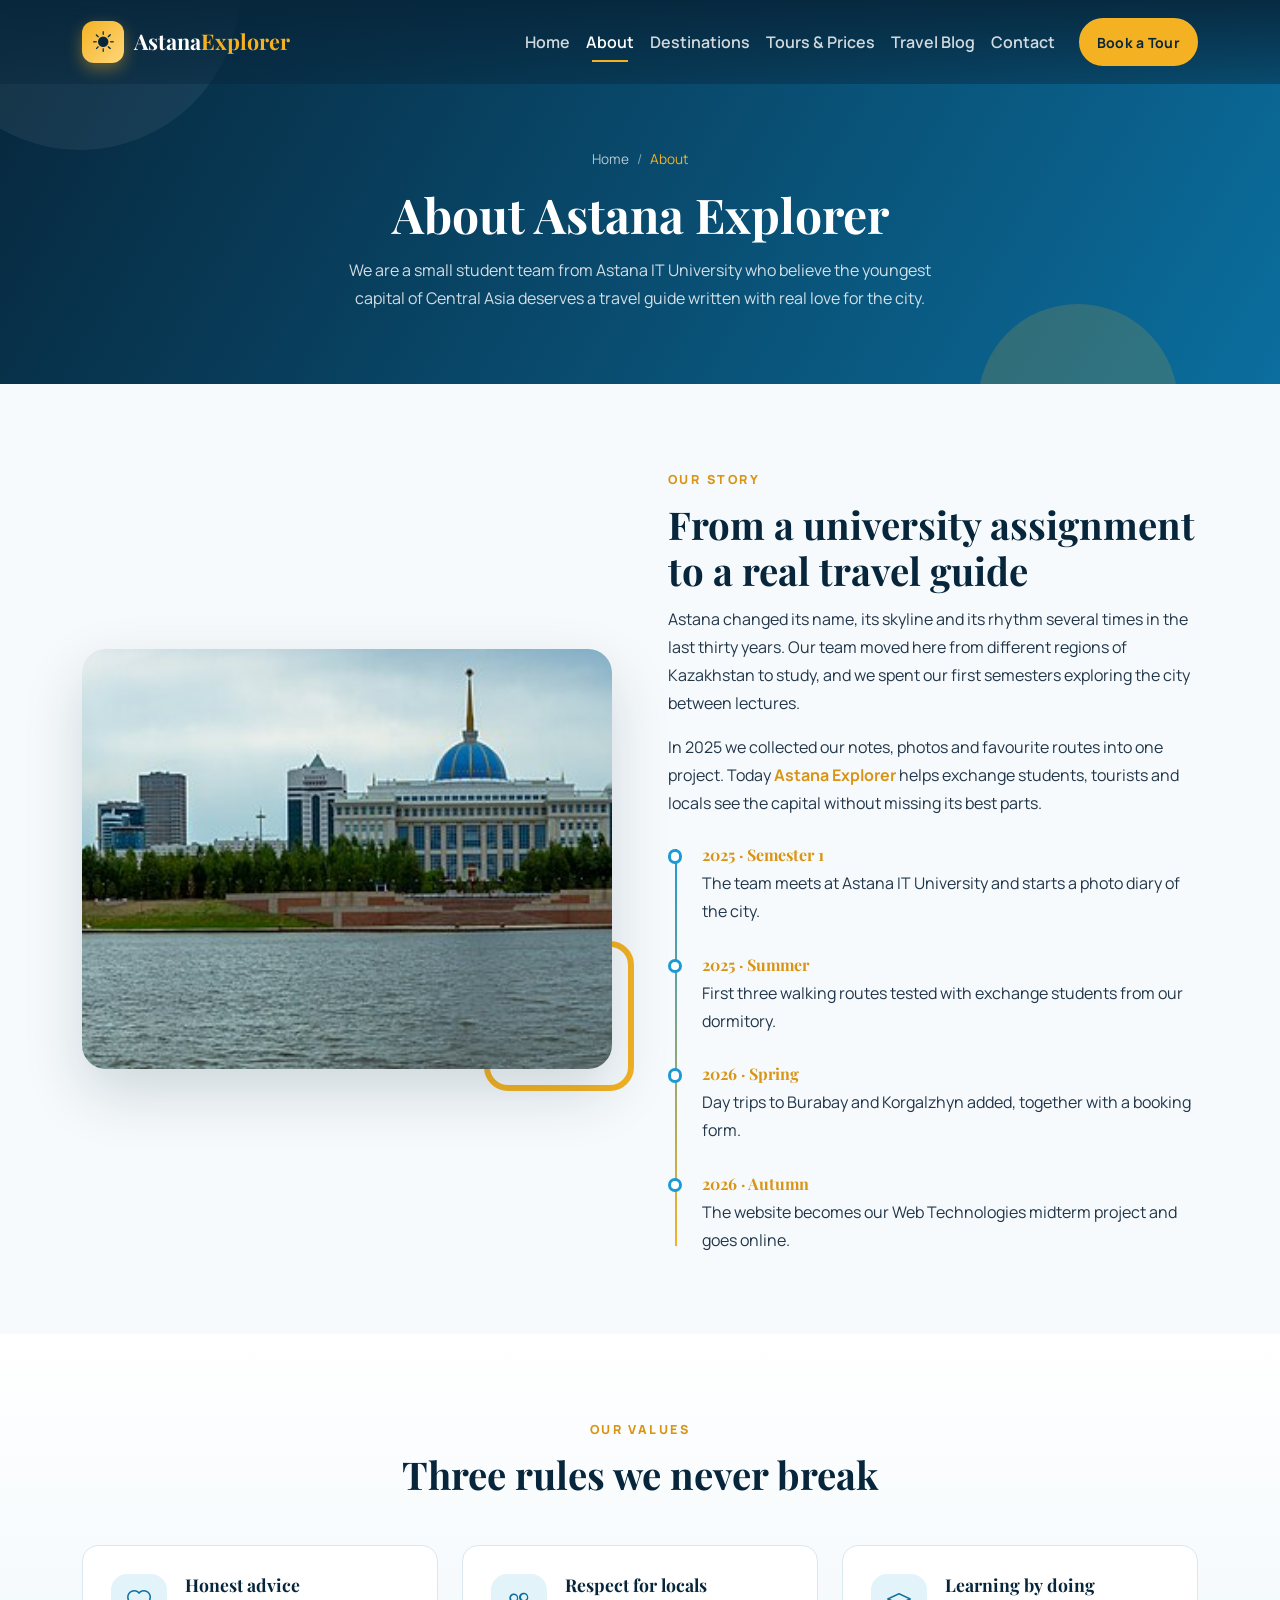
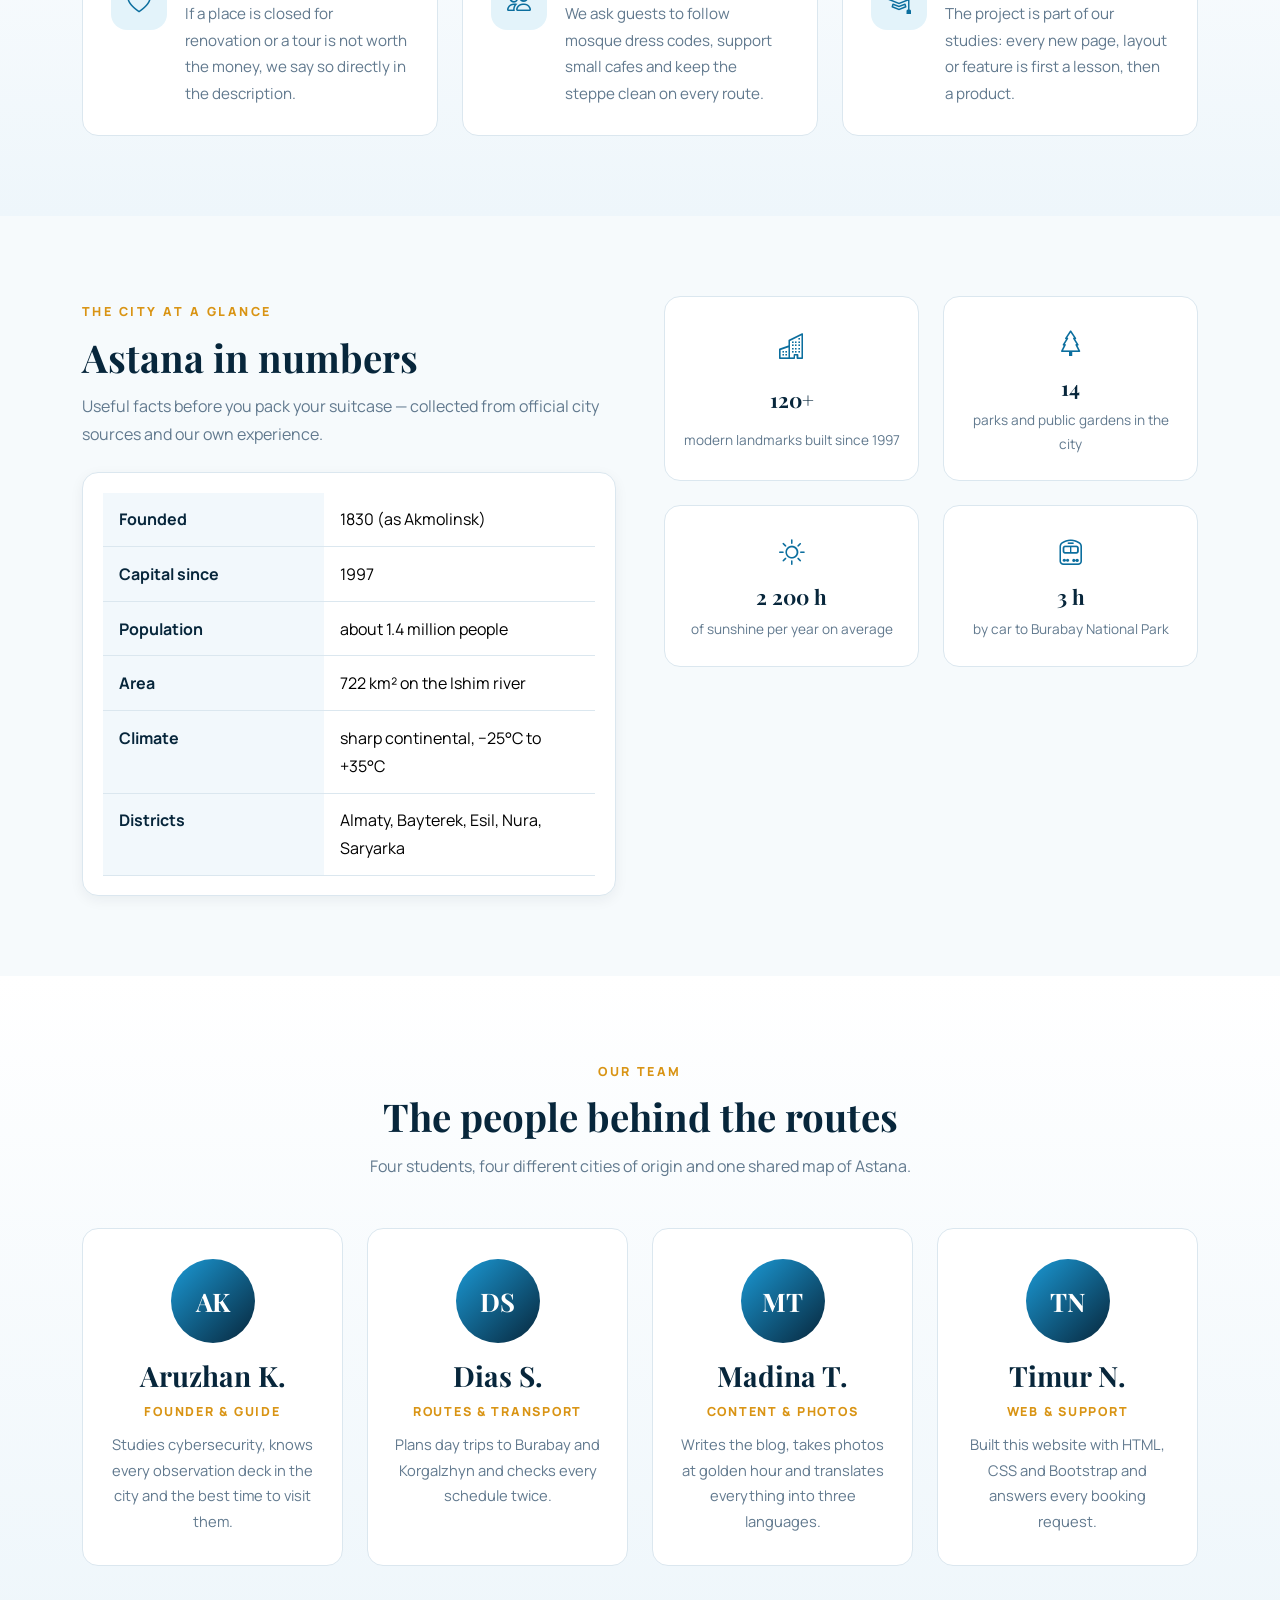
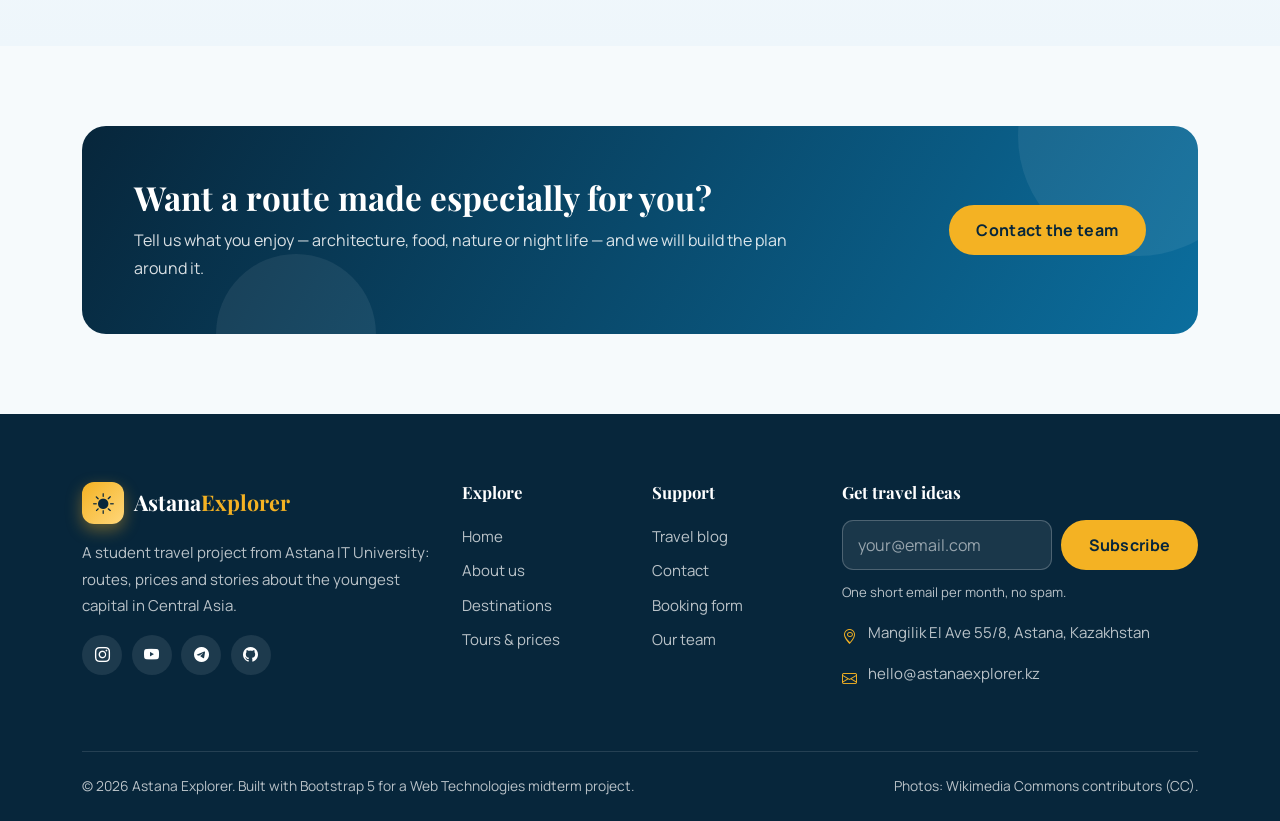
==== about.html @ 92993531 "Add Astana Explorer multi-page travel website - Six responsive pages built with semantic HTML5, Boot" ====
<!DOCTYPE html>
<html lang="en">
<head>
  <meta charset="UTF-8">
  <meta name="viewport" content="width=device-width, initial-scale=1">
  <script>document.documentElement.classList.add("js");</script>
  <meta name="description" content="Who we are: a student team from Astana IT University building a friendly travel guide for guests of Kazakhstan's capital.">
  <title>About Us | Astana Explorer</title>
  <link rel="icon" href="images/favicon.svg" type="image/svg+xml">
  <link rel="preconnect" href="https://fonts.googleapis.com">
  <link rel="preconnect" href="https://fonts.gstatic.com" crossorigin>
  <link href="https://fonts.googleapis.com/css2?family=Manrope:wght@400;500;600;700;800&family=Playfair+Display:wght@600;700&display=swap" rel="stylesheet">
  <link href="https://cdn.jsdelivr.net/npm/bootstrap@5.3.3/dist/css/bootstrap.min.css" rel="stylesheet">
  <link href="https://cdn.jsdelivr.net/npm/bootstrap-icons@1.11.3/font/bootstrap-icons.min.css" rel="stylesheet">
  <link href="css/style.css" rel="stylesheet">
</head>
<body>

  <!-- ===== Header / navigation ===== -->
  <header class="site-header" id="siteHeader">
    <nav class="navbar navbar-expand-lg navbar-dark py-3" aria-label="Main navigation">
      <div class="container">
        <a class="navbar-brand" href="index.html">
          <span class="brand-mark"><i class="bi bi-brightness-high-fill" aria-hidden="true"></i></span>
          <span class="brand-text">Astana<span class="brand-accent">Explorer</span></span>
        </a>
        <button class="navbar-toggler" type="button" data-bs-toggle="collapse" data-bs-target="#mainNav"
                aria-controls="mainNav" aria-expanded="false" aria-label="Toggle navigation">
          <span class="navbar-toggler-icon"></span>
        </button>
        <div class="collapse navbar-collapse" id="mainNav">
          <ul class="navbar-nav ms-auto mb-2 mb-lg-0 align-items-lg-center">
            <li class="nav-item"><a class="nav-link" href="index.html">Home</a></li>
            <li class="nav-item"><a class="nav-link active" aria-current="page" href="about.html">About</a></li>
            <li class="nav-item"><a class="nav-link" href="destinations.html">Destinations</a></li>
            <li class="nav-item"><a class="nav-link" href="tours.html">Tours &amp; Prices</a></li>
            <li class="nav-item"><a class="nav-link" href="blog.html">Travel Blog</a></li>
            <li class="nav-item"><a class="nav-link" href="contact.html">Contact</a></li>
            <li class="nav-item ms-lg-3 mt-2 mt-lg-0">
              <a class="btn btn-brand btn-sm px-3" href="contact.html#bookingForm">Book a Tour</a>
            </li>
          </ul>
        </div>
      </div>
    </nav>
  </header>

  <main id="main">

    <!-- ===== Page banner ===== -->
    <section class="page-banner">
      <div class="container banner-inner">
        <nav aria-label="Breadcrumb">
          <ol class="breadcrumb">
            <li class="breadcrumb-item"><a href="index.html">Home</a></li>
            <li class="breadcrumb-item active" aria-current="page">About</li>
          </ol>
        </nav>
        <h1>About Astana Explorer</h1>
        <p>
          We are a small student team from Astana IT University who believe the youngest capital of
          Central Asia deserves a travel guide written with real love for the city.
        </p>
      </div>
    </section>

    <!-- ===== Story ===== -->
    <section class="section">
      <div class="container">
        <div class="split">
          <div class="frame-img">
            <img src="images/nur-sultan-street.jpg" alt="Panorama of the Ak Orda Presidential Palace in Astana">
          </div>
          <div>
            <span class="eyebrow">Our story</span>
            <h2 class="section-title">From a university assignment to a real travel guide</h2>
            <p>
              Astana changed its name, its skyline and its rhythm several times in the last thirty years.
              Our team moved here from different regions of Kazakhstan to study, and we spent our first
              semesters exploring the city between lectures.
            </p>
            <p>
              In 2025 we collected our notes, photos and favourite routes into one project. Today
              <span class="text-accent">Astana Explorer</span> helps exchange students, tourists and
              locals see the capital without missing its best parts.
            </p>

            <ol class="timeline mt-4">
              <li>
                <span class="timeline-year">2025 &middot; Semester 1</span>
                <span>The team meets at Astana IT University and starts a photo diary of the city.</span>
              </li>
              <li>
                <span class="timeline-year">2025 &middot; Summer</span>
                <span>First three walking routes tested with exchange students from our dormitory.</span>
              </li>
              <li>
                <span class="timeline-year">2026 &middot; Spring</span>
                <span>Day trips to Burabay and Korgalzhyn added, together with a booking form.</span>
              </li>
              <li>
                <span class="timeline-year">2026 &middot; Autumn</span>
                <span>The website becomes our Web Technologies midterm project and goes online.</span>
              </li>
            </ol>
          </div>
        </div>
      </div>
    </section>

    <!-- ===== Values ===== -->
    <section class="section section-alt">
      <div class="container">
        <div class="section-head text-center mb-5">
          <span class="eyebrow">Our values</span>
          <h2 class="section-title">Three rules we never break</h2>
        </div>
        <div class="row g-4">
          <div class="col-md-4">
            <article class="feature-card fade-up">
              <div class="feature-icon"><i class="bi bi-heart" aria-hidden="true"></i></div>
              <div>
                <h3>Honest advice</h3>
                <p>If a place is closed for renovation or a tour is not worth the money, we say so
                  directly in the description.</p>
              </div>
            </article>
          </div>
          <div class="col-md-4">
            <article class="feature-card fade-up">
              <div class="feature-icon"><i class="bi bi-people" aria-hidden="true"></i></div>
              <div>
                <h3>Respect for locals</h3>
                <p>We ask guests to follow mosque dress codes, support small cafes and keep the steppe
                  clean on every route.</p>
              </div>
            </article>
          </div>
          <div class="col-md-4">
            <article class="feature-card fade-up">
              <div class="feature-icon"><i class="bi bi-mortarboard" aria-hidden="true"></i></div>
              <div>
                <h3>Learning by doing</h3>
                <p>The project is part of our studies: every new page, layout or feature is first a
                  lesson, then a product.</p>
              </div>
            </article>
          </div>
        </div>
      </div>
    </section>

    <!-- ===== City facts ===== -->
    <section class="section">
      <div class="container">
        <div class="row g-5 align-items-start">
          <div class="col-lg-6">
            <span class="eyebrow">The city at a glance</span>
            <h2 class="section-title">Astana in numbers</h2>
            <p class="section-sub mb-4">
              Useful facts before you pack your suitcase &mdash; collected from official city sources and
              our own experience.
            </p>

            <div class="table-card">
              <table class="table fact-table">
                <caption class="visually-hidden">Key facts about Astana</caption>
                <tbody>
                  <tr>
                    <th scope="row">Founded</th>
                    <td>1830 (as Akmolinsk)</td>
                  </tr>
                  <tr>
                    <th scope="row">Capital since</th>
                    <td>1997</td>
                  </tr>
                  <tr>
                    <th scope="row">Population</th>
                    <td>about 1.4 million people</td>
                  </tr>
                  <tr>
                    <th scope="row">Area</th>
                    <td>722 km&sup2; on the Ishim river</td>
                  </tr>
                  <tr>
                    <th scope="row">Climate</th>
                    <td>sharp continental, &minus;25&deg;C to +35&deg;C</td>
                  </tr>
                  <tr>
                    <th scope="row">Districts</th>
                    <td>Almaty, Bayterek, Esil, Nura, Saryarka</td>
                  </tr>
                </tbody>
              </table>
            </div>
          </div>

          <div class="col-lg-6">
            <div class="row g-4">
              <div class="col-sm-6">
                <div class="stat-tile fade-up">
                  <i class="bi bi-buildings" aria-hidden="true"></i>
                  <strong>120+</strong>
                  <span>modern landmarks built since 1997</span>
                </div>
              </div>
              <div class="col-sm-6">
                <div class="stat-tile fade-up">
                  <i class="bi bi-tree" aria-hidden="true"></i>
                  <strong>14</strong>
                  <span>parks and public gardens in the city</span>
                </div>
              </div>
              <div class="col-sm-6">
                <div class="stat-tile fade-up">
                  <i class="bi bi-sun" aria-hidden="true"></i>
                  <strong>2 200 h</strong>
                  <span>of sunshine per year on average</span>
                </div>
              </div>
              <div class="col-sm-6">
                <div class="stat-tile fade-up">
                  <i class="bi bi-train-front" aria-hidden="true"></i>
                  <strong>3 h</strong>
                  <span>by car to Burabay National Park</span>
                </div>
              </div>
            </div>
          </div>
        </div>
      </div>
    </section>

    <!-- ===== Team ===== -->
    <section class="section section-alt" id="team">
      <div class="container">
        <div class="section-head text-center mb-5">
          <span class="eyebrow">Our team</span>
          <h2 class="section-title">The people behind the routes</h2>
          <p class="section-sub mx-auto">
            Four students, four different cities of origin and one shared map of Astana.
          </p>
        </div>

        <div class="row g-4">
          <div class="col-sm-6 col-lg-3">
            <article class="team-card fade-up">
              <span class="team-avatar" aria-hidden="true">AK</span>
              <h3>Aruzhan K.</h3>
              <span class="team-role">Founder &amp; Guide</span>
              <p>Studies cybersecurity, knows every observation deck in the city and the best time to visit them.</p>
            </article>
          </div>
          <div class="col-sm-6 col-lg-3">
            <article class="team-card fade-up">
              <span class="team-avatar" aria-hidden="true">DS</span>
              <h3>Dias S.</h3>
              <span class="team-role">Routes &amp; Transport</span>
              <p>Plans day trips to Burabay and Korgalzhyn and checks every schedule twice.</p>
            </article>
          </div>
          <div class="col-sm-6 col-lg-3">
            <article class="team-card fade-up">
              <span class="team-avatar" aria-hidden="true">MT</span>
              <h3>Madina T.</h3>
              <span class="team-role">Content &amp; Photos</span>
              <p>Writes the blog, takes photos at golden hour and translates everything into three languages.</p>
            </article>
          </div>
          <div class="col-sm-6 col-lg-3">
            <article class="team-card fade-up">
              <span class="team-avatar" aria-hidden="true">TN</span>
              <h3>Timur N.</h3>
              <span class="team-role">Web &amp; Support</span>
              <p>Built this website with HTML, CSS and Bootstrap and answers every booking request.</p>
            </article>
          </div>
        </div>
      </div>
    </section>

    <!-- ===== CTA ===== -->
    <section class="section pb-0">
      <div class="container">
        <div class="cta-band fade-up">
          <div class="cta-inner row align-items-center g-4">
            <div class="col-lg-8">
              <h2>Want a route made especially for you?</h2>
              <p class="mb-0">Tell us what you enjoy &mdash; architecture, food, nature or night life &mdash; and we
                will build the plan around it.</p>
            </div>
            <div class="col-lg-4">
              <div class="cta-actions d-flex flex-wrap gap-3 justify-content-lg-end">
                <a class="btn btn-brand" href="contact.html#bookingForm">Contact the team</a>
              </div>
            </div>
          </div>
        </div>
      </div>
    </section>

  </main>

  <!-- ===== Footer ===== -->
  <footer class="site-footer">
    <div class="container">
      <div class="row gy-4">
        <div class="col-lg-4">
          <div class="footer-brand">
            <span class="brand-mark"><i class="bi bi-brightness-high-fill" aria-hidden="true"></i></span>
            <span class="brand-text">Astana<span class="brand-accent">Explorer</span></span>
          </div>
          <p>
            A student travel project from Astana IT University: routes, prices and stories about the
            youngest capital in Central Asia.
          </p>
          <div class="social-links mt-3">
            <a href="https://www.instagram.com" target="_blank" rel="noopener" aria-label="Instagram"><i class="bi bi-instagram" aria-hidden="true"></i></a>
            <a href="https://www.youtube.com" target="_blank" rel="noopener" aria-label="YouTube"><i class="bi bi-youtube" aria-hidden="true"></i></a>
            <a href="https://t.me" target="_blank" rel="noopener" aria-label="Telegram"><i class="bi bi-telegram" aria-hidden="true"></i></a>
            <a href="https://github.com" target="_blank" rel="noopener" aria-label="GitHub"><i class="bi bi-github" aria-hidden="true"></i></a>
          </div>
        </div>

        <div class="col-6 col-lg-2">
          <h2 class="footer-title">Explore</h2>
          <ul class="footer-links">
            <li><a href="index.html">Home</a></li>
            <li><a href="about.html">About us</a></li>
            <li><a href="destinations.html">Destinations</a></li>
            <li><a href="tours.html">Tours &amp; prices</a></li>
          </ul>
        </div>

        <div class="col-6 col-lg-2">
          <h2 class="footer-title">Support</h2>
          <ul class="footer-links">
            <li><a href="blog.html">Travel blog</a></li>
            <li><a href="contact.html">Contact</a></li>
            <li><a href="contact.html#bookingForm">Booking form</a></li>
            <li><a href="about.html#team">Our team</a></li>
          </ul>
        </div>

        <div class="col-lg-4">
          <h2 class="footer-title">Get travel ideas</h2>
          <form class="newsletter-form" id="newsletterForm" novalidate>
            <label class="visually-hidden" for="newsletterEmail">Email address</label>
            <input class="form-control" id="newsletterEmail" name="newsletterEmail" type="email"
                   placeholder="your@email.com" required>
            <button class="btn btn-brand" type="submit">Subscribe</button>
          </form>
          <p class="newsletter-note" id="newsletterNote">One short email per month, no spam.</p>
          <ul class="footer-contact mt-3">
            <li><i class="bi bi-geo-alt" aria-hidden="true"></i>
              <span>Mangilik El Ave 55/8, Astana, Kazakhstan</span></li>
            <li><i class="bi bi-envelope" aria-hidden="true"></i>
              <a href="mailto:hello@astanaexplorer.kz">hello@astanaexplorer.kz</a></li>
          </ul>
        </div>
      </div>

      <div class="footer-bottom">
        <p>&copy; <span id="currentYear">2026</span> Astana Explorer. Built with Bootstrap 5 for a Web Technologies midterm project.</p>
        <p>Photos: <a href="https://commons.wikimedia.org" target="_blank" rel="noopener">Wikimedia Commons</a> contributors (CC).</p>
      </div>
    </div>
  </footer>

  <button class="back-to-top" id="backToTop" type="button" aria-label="Back to top">
    <i class="bi bi-arrow-up" aria-hidden="true"></i>
  </button>

  <script src="https://cdn.jsdelivr.net/npm/bootstrap@5.3.3/dist/js/bootstrap.bundle.min.js"></script>
  <script src="js/main.js"></script>
</body>
</html>
---- css/style.css ----
/* ==========================================================================
   Astana Explorer - custom stylesheet
   Midterm project, Web Technologies 1
   --------------------------------------------------------------------------
   01. Variables          07. Cards & features     13. Forms
   02. Base               08. Gallery grid         14. Page banner
   03. Typography         09. Tables               15. Footer
   04. Buttons            10. Accordion & about    16. Back to top
   05. Header / navbar    11. Blog & sidebar       17. Animations
   06. Hero               12. Testimonials         18. Media queries
   ========================================================================== */

/* 01. Variables
   ========================================================================== */
:root {
  --clr-sky: #1b9ad6;
  --clr-sky-dark: #0b6e9e;
  --clr-navy: #07263b;
  --clr-navy-soft: #0e3a56;
  --clr-gold: #f4b223;
  --clr-gold-dark: #d99414;
  --clr-bg: #f6fafc;
  --clr-surface: #ffffff;
  --clr-text: #22364a;
  --clr-muted: #61798e;
  --clr-line: #dbe7ef;
  --clr-danger: #d64550;
  --font-display: "Playfair Display", Georgia, "Times New Roman", serif;
  --font-body: "Manrope", "Segoe UI", Tahoma, sans-serif;
  --radius-sm: 0.5rem;
  --radius: 1rem;
  --radius-lg: 1.5rem;
  --shadow-sm: 0 4px 14px rgba(7, 38, 59, 0.06);
  --shadow: 0 12px 30px rgba(7, 38, 59, 0.1);
  --shadow-lg: 0 24px 60px rgba(7, 38, 59, 0.16);
  --header-h: 76px;
  --transition: 0.3s ease;
}

/* 02. Base
   ========================================================================== */
html {
  scroll-behavior: smooth;
  scroll-padding-top: calc(var(--header-h) + 0.5rem);
}

body {
  font-family: var(--font-body);
  font-size: 1rem;
  line-height: 1.75;
  color: var(--clr-text);
  background-color: var(--clr-bg);
  overflow-x: hidden;
}

img {
  max-width: 100%;
  height: auto;
}

a {
  color: var(--clr-sky-dark);
  text-decoration: none;
  transition: color var(--transition);
}

a:hover {
  color: var(--clr-gold-dark);
}

:focus-visible {
  outline: 3px solid var(--clr-gold);
  outline-offset: 2px;
}

::selection {
  background: var(--clr-gold);
  color: var(--clr-navy);
}

.section {
  padding: 5rem 0;
}

.section-alt {
  background: linear-gradient(180deg, #ffffff 0%, #eef6fb 100%);
}

.section-dark {
  background: var(--clr-navy);
  color: rgba(255, 255, 255, 0.78);
}

.section-dark .section-title,
.section-dark h3 {
  color: #ffffff;
}

/* 03. Typography
   ========================================================================== */
h1,
h2,
h3,
h4,
h5,
h6,
.display-font {
  font-family: var(--font-display);
  color: var(--clr-navy);
  font-weight: 700;
  line-height: 1.2;
}

.section-title {
  font-size: clamp(1.75rem, 3vw, 2.5rem);
  margin-bottom: 0.75rem;
}

.section-sub {
  color: var(--clr-muted);
  max-width: 640px;
}

.eyebrow {
  display: inline-block;
  font-size: 0.78rem;
  font-weight: 800;
  letter-spacing: 0.2em;
  text-transform: uppercase;
  color: var(--clr-gold-dark);
  margin-bottom: 0.65rem;
}

.lead-text {
  font-size: 1.1rem;
  color: var(--clr-muted);
}

.text-accent {
  color: var(--clr-gold-dark);
  font-weight: 700;
}

.highlight {
  background: linear-gradient(transparent 62%, rgba(244, 178, 35, 0.45) 62%);
  font-weight: 600;
}

.small-muted {
  font-size: 0.88rem;
  color: var(--clr-muted);
}

/* 04. Buttons
   ========================================================================== */
.btn {
  font-weight: 700;
  letter-spacing: 0.02em;
  border-radius: 999px;
  padding: 0.7rem 1.6rem;
  transition: all var(--transition);
}

.btn-brand {
  background: var(--clr-gold);
  border: 2px solid var(--clr-gold);
  color: var(--clr-navy);
}

.btn-brand:hover,
.btn-brand:focus {
  background: var(--clr-gold-dark);
  border-color: var(--clr-gold-dark);
  color: var(--clr-navy);
  transform: translateY(-2px);
  box-shadow: 0 10px 22px rgba(217, 148, 20, 0.35);
}

.btn-outline-brand {
  background: transparent;
  border: 2px solid var(--clr-sky-dark);
  color: var(--clr-sky-dark);
}

.btn-outline-brand:hover {
  background: var(--clr-sky-dark);
  color: #ffffff;
  transform: translateY(-2px);
}

.btn-outline-light-2 {
  border: 2px solid rgba(255, 255, 255, 0.7);
  color: #ffffff;
  background: transparent;
}

.btn-outline-light-2:hover {
  background: #ffffff;
  color: var(--clr-navy);
  transform: translateY(-2px);
}

.btn-link-more {
  display: inline-flex;
  align-items: center;
  gap: 0.45rem;
  font-weight: 700;
  color: var(--clr-sky-dark);
  padding: 0;
}

.btn-link-more:hover {
  gap: 0.8rem;
  color: var(--clr-gold-dark);
}

/* 05. Header / navbar
   ========================================================================== */
.site-header {
  position: fixed;
  top: 0;
  right: 0;
  left: 0;
  z-index: 1030;
  background: linear-gradient(180deg, rgba(7, 38, 59, 0.92) 0%, rgba(7, 38, 59, 0.42) 100%);
  transition: background var(--transition), box-shadow var(--transition), padding var(--transition);
}

.site-header.scrolled {
  background: rgba(7, 38, 59, 0.96);
  box-shadow: 0 8px 26px rgba(7, 38, 59, 0.28);
}

.navbar-brand {
  display: flex;
  align-items: center;
  gap: 0.65rem;
}

.brand-mark {
  width: 42px;
  height: 42px;
  flex: 0 0 42px;
  display: grid;
  place-items: center;
  border-radius: 12px;
  background: linear-gradient(135deg, var(--clr-gold) 0%, #ffd77a 100%);
  color: var(--clr-navy);
  font-size: 1.3rem;
  box-shadow: 0 6px 16px rgba(244, 178, 35, 0.4);
}

.brand-text {
  font-family: var(--font-display);
  font-size: 1.35rem;
  font-weight: 700;
  color: #ffffff;
  line-height: 1;
}

.brand-accent {
  color: var(--clr-gold);
}

.site-header .nav-link {
  position: relative;
  color: rgba(255, 255, 255, 0.82);
  font-weight: 600;
  padding: 0.55rem 0.9rem;
}

.site-header .nav-link::after {
  content: "";
  position: absolute;
  left: 0.9rem;
  right: 0.9rem;
  bottom: 0.2rem;
  height: 2px;
  background: var(--clr-gold);
  transform: scaleX(0);
  transform-origin: left;
  transition: transform var(--transition);
}

.site-header .nav-link:hover,
.site-header .nav-link.active {
  color: #ffffff;
}

.site-header .nav-link:hover::after,
.site-header .nav-link.active::after {
  transform: scaleX(1);
}

/* 06. Hero
   ========================================================================== */
.hero {
  position: relative;
  display: flex;
  align-items: center;
  min-height: 100vh;
  padding-top: var(--header-h);
  color: #ffffff;
  overflow: hidden;
}

.hero-media,
.hero-overlay {
  position: absolute;
  inset: 0;
}

.hero-media img {
  width: 100%;
  height: 100%;
  object-fit: cover;
}

.hero-overlay {
  background: linear-gradient(115deg, rgba(7, 38, 59, 0.94) 0%, rgba(7, 38, 59, 0.72) 45%, rgba(27, 154, 214, 0.4) 100%);
}

.hero-content {
  position: relative;
  z-index: 2;
  max-width: 660px;
  padding: 7rem 0 8rem;
}

.hero-title {
  font-size: clamp(2.4rem, 5.4vw, 4rem);
  color: #ffffff;
  margin-bottom: 1rem;
}

.hero-lead {
  font-size: 1.12rem;
  color: rgba(255, 255, 255, 0.85);
  margin-bottom: 2rem;
}

.hero-actions {
  display: flex;
  flex-wrap: wrap;
  gap: 0.85rem;
}

.hero-info-card {
  position: absolute;
  right: 0;
  bottom: 3.5rem;
  z-index: 3;
  width: 270px;
  padding: 1.5rem;
  border-radius: var(--radius);
  background: rgba(255, 255, 255, 0.12);
  border: 1px solid rgba(255, 255, 255, 0.25);
  backdrop-filter: blur(10px);
}

.hero-info-card h2 {
  color: #ffffff;
  font-size: 1rem;
  margin-bottom: 0.75rem;
}

.hero-info-list {
  list-style: none;
  margin: 0;
  padding: 0;
  font-size: 0.92rem;
}

.hero-info-list li {
  display: flex;
  justify-content: space-between;
  gap: 1rem;
  padding: 0.4rem 0;
  border-bottom: 1px dashed rgba(255, 255, 255, 0.25);
}

.hero-info-list li:last-child {
  border-bottom: 0;
}

.hero-info-list .value {
  color: var(--clr-gold);
  font-weight: 700;
}

.hero-scroll {
  position: absolute;
  left: 50%;
  bottom: 1.75rem;
  transform: translateX(-50%);
  z-index: 3;
  width: 30px;
  height: 48px;
  border: 2px solid rgba(255, 255, 255, 0.6);
  border-radius: 999px;
  display: grid;
  place-items: center;
}

.hero-scroll span {
  width: 6px;
  height: 6px;
  border-radius: 50%;
  background: var(--clr-gold);
  animation: bounce 1.8s infinite;
}

/* 07. Cards & features
   ========================================================================== */
.stats-strip {
  position: relative;
  z-index: 5;
  margin-top: -3.5rem;
}

.stats-grid {
  display: grid;
  grid-template-columns: repeat(4, 1fr);
  background: var(--clr-surface);
  border-radius: var(--radius);
  box-shadow: var(--shadow-lg);
  overflow: hidden;
}

.stat-item {
  padding: 2rem 1.25rem;
  text-align: center;
  border-right: 1px solid var(--clr-line);
}

.stat-item:last-child {
  border-right: 0;
}

.stat-value {
  display: block;
  font-family: var(--font-display);
  font-size: 2.1rem;
  font-weight: 700;
  color: var(--clr-sky-dark);
  line-height: 1.1;
}

.stat-label {
  font-size: 0.85rem;
  letter-spacing: 0.06em;
  text-transform: uppercase;
  color: var(--clr-muted);
}

.feature-card {
  display: flex;
  align-items: flex-start;
  gap: 1.1rem;
  height: 100%;
  padding: 1.75rem;
  background: var(--clr-surface);
  border: 1px solid var(--clr-line);
  border-radius: var(--radius);
  transition: transform var(--transition), box-shadow var(--transition);
}

.feature-card:hover {
  transform: translateY(-6px);
  box-shadow: var(--shadow);
}

.feature-icon {
  flex: 0 0 56px;
  width: 56px;
  height: 56px;
  display: grid;
  place-items: center;
  border-radius: 16px;
  background: rgba(27, 154, 214, 0.12);
  color: var(--clr-sky-dark);
  font-size: 1.5rem;
}

.feature-card h3 {
  font-size: 1.1rem;
  margin-bottom: 0.35rem;
}

.feature-card p {
  margin-bottom: 0;
  font-size: 0.95rem;
  color: var(--clr-muted);
}

.dest-card {
  position: relative;
  display: block;
  height: 100%;
  border-radius: var(--radius);
  overflow: hidden;
  background: var(--clr-surface);
  box-shadow: var(--shadow-sm);
  transition: transform var(--transition), box-shadow var(--transition);
}

.dest-card:hover {
  transform: translateY(-6px);
  box-shadow: var(--shadow-lg);
}

.dest-media {
  height: 240px;
  overflow: hidden;
}

.dest-media img {
  width: 100%;
  height: 100%;
  object-fit: cover;
  transition: transform 0.65s ease;
}

.dest-card:hover .dest-media img {
  transform: scale(1.08);
}

.dest-badge {
  position: absolute;
  top: 1rem;
  left: 1rem;
  z-index: 2;
  padding: 0.35rem 0.85rem;
  border-radius: 999px;
  background: rgba(7, 38, 59, 0.88);
  color: var(--clr-gold);
  font-size: 0.72rem;
  font-weight: 700;
  letter-spacing: 0.1em;
  text-transform: uppercase;
}

.dest-body {
  padding: 1.4rem;
}

.dest-body h3 {
  font-size: 1.18rem;
  margin-bottom: 0.35rem;
}

.dest-body p {
  margin-bottom: 0.85rem;
  font-size: 0.94rem;
  color: var(--clr-muted);
}

.split {
  display: flex;
  flex-wrap: wrap;
  align-items: center;
  gap: 3.5rem;
}

.split > * {
  flex: 1 1 340px;
}

.split.reverse {
  flex-direction: row-reverse;
}

.frame-img {
  position: relative;
}

.frame-img img {
  width: 100%;
  height: 420px;
  object-fit: cover;
  border-radius: var(--radius-lg);
  box-shadow: var(--shadow-lg);
}

.frame-img::after {
  content: "";
  position: absolute;
  right: -1.4rem;
  bottom: -1.4rem;
  z-index: -1;
  width: 150px;
  height: 150px;
  border: 6px solid var(--clr-gold);
  border-radius: var(--radius-lg);
}

.check-list {
  list-style: none;
  padding: 0;
  margin: 1.5rem 0;
}

.check-list li {
  display: flex;
  align-items: flex-start;
  gap: 0.65rem;
  margin-bottom: 0.7rem;
}

.check-list i {
  color: var(--clr-sky-dark);
  font-size: 1.05rem;
  margin-top: 0.25rem;
}

.cta-band {
  position: relative;
  overflow: hidden;
  padding: 3.25rem;
  border-radius: var(--radius-lg);
  background: linear-gradient(120deg, var(--clr-navy) 0%, var(--clr-sky-dark) 100%);
  color: rgba(255, 255, 255, 0.85);
}

.cta-band::before,
.cta-band::after {
  content: "";
  position: absolute;
  border-radius: 50%;
  background: rgba(255, 255, 255, 0.07);
}

.cta-band::before {
  width: 240px;
  height: 240px;
  top: -110px;
  right: -60px;
}

.cta-band::after {
  width: 160px;
  height: 160px;
  bottom: -80px;
  left: 12%;
}

.cta-band h2 {
  color: #ffffff;
  font-size: clamp(1.5rem, 2.6vw, 2.1rem);
}

.cta-band .cta-inner {
  position: relative;
  z-index: 2;
}

/* 08. Gallery grid
   ========================================================================== */
.filter-bar {
  display: flex;
  flex-wrap: wrap;
  gap: 0.5rem;
  justify-content: center;
  margin-bottom: 2.5rem;
}

.filter-btn {
  padding: 0.5rem 1.15rem;
  border: 1px solid var(--clr-line);
  border-radius: 999px;
  background: var(--clr-surface);
  color: var(--clr-muted);
  font-weight: 600;
  font-size: 0.9rem;
  transition: all var(--transition);
}

.filter-btn:hover {
  border-color: var(--clr-sky);
  color: var(--clr-sky-dark);
}

.filter-btn.active {
  background: var(--clr-navy);
  border-color: var(--clr-navy);
  color: #ffffff;
}

.gallery-grid {
  display: grid;
  grid-template-columns: repeat(auto-fit, minmax(280px, 1fr));
  gap: 1.25rem;
}

.gallery-item {
  position: relative;
  min-height: 280px;
  border-radius: var(--radius);
  overflow: hidden;
  box-shadow: var(--shadow-sm);
}

.gallery-item.wide {
  grid-column: span 2;
}

.gallery-item img {
  position: absolute;
  inset: 0;
  width: 100%;
  height: 100%;
  object-fit: cover;
  transition: transform 0.7s ease;
}

.gallery-item:hover img {
  transform: scale(1.07);
}

.gallery-caption {
  position: absolute;
  inset: auto 0 0 0;
  z-index: 2;
  padding: 1.5rem 1.25rem 1.25rem;
  background: linear-gradient(180deg, rgba(7, 38, 59, 0) 0%, rgba(7, 38, 59, 0.9) 90%);
  color: #ffffff;
}

.gallery-caption h3 {
  font-size: 1.1rem;
  color: #ffffff;
  margin-bottom: 0.15rem;
}

.gallery-caption p {
  margin: 0;
  font-size: 0.88rem;
  color: rgba(255, 255, 255, 0.78);
}

.gallery-tag {
  position: absolute;
  top: 1rem;
  right: 1rem;
  z-index: 2;
  padding: 0.3rem 0.75rem;
  border-radius: 999px;
  background: rgba(244, 178, 35, 0.95);
  color: var(--clr-navy);
  font-size: 0.7rem;
  font-weight: 800;
  letter-spacing: 0.09em;
  text-transform: uppercase;
}

.gallery-item.is-hidden {
  display: none;
}

/* 09. Tables
   ========================================================================== */
.table-card {
  padding: 1.25rem;
  background: var(--clr-surface);
  border: 1px solid var(--clr-line);
  border-radius: var(--radius);
  box-shadow: var(--shadow-sm);
}

.price-table {
  margin-bottom: 0;
  border-color: var(--clr-line);
  vertical-align: middle;
}

.price-table thead th {
  background: var(--clr-navy);
  color: #ffffff;
  font-family: var(--font-display);
  font-size: 1.02rem;
  padding: 1rem 0.9rem;
  border-bottom: 0;
  white-space: nowrap;
}

.price-table tbody th {
  background: #f2f8fc;
  color: var(--clr-navy);
  font-weight: 700;
  width: 210px;
}

.price-table td,
.price-table tbody th {
  padding: 0.85rem 0.9rem;
  border-color: var(--clr-line);
}

.price-table tbody tr:hover {
  background: #f8fcfe;
}

.price-table tfoot td,
.price-table tfoot th {
  background: #eaf4fa;
  font-weight: 800;
  color: var(--clr-navy);
}

.price-value {
  font-family: var(--font-display);
  font-size: 1.35rem;
  font-weight: 700;
  color: var(--clr-sky-dark);
}

.badge-pop {
  display: inline-block;
  margin-left: 0.4rem;
  padding: 0.2rem 0.6rem;
  border-radius: 999px;
  background: var(--clr-gold);
  color: var(--clr-navy);
  font-size: 0.66rem;
  font-family: var(--font-body);
  font-weight: 800;
  letter-spacing: 0.09em;
  text-transform: uppercase;
  vertical-align: middle;
}

.status-pill {
  display: inline-block;
  padding: 0.25rem 0.7rem;
  border-radius: 999px;
  font-size: 0.8rem;
  font-weight: 700;
}

.status-open {
  background: rgba(25, 135, 84, 0.14);
  color: #157347;
}

.status-few {
  background: rgba(244, 178, 35, 0.2);
  color: #9a6b00;
}

.status-full {
  background: rgba(214, 69, 80, 0.14);
  color: #b02a37;
}

.table-note {
  margin: 1rem 0 0;
  font-size: 0.88rem;
  color: var(--clr-muted);
}

/* 10. Accordion, about & timeline
   ========================================================================== */
.accordion-item {
  margin-bottom: 0.75rem;
  border: 1px solid var(--clr-line);
  border-radius: var(--radius);
  overflow: hidden;
  box-shadow: var(--shadow-sm);
}

.accordion-button {
  padding: 1.1rem 1.25rem;
  font-family: var(--font-display);
  font-size: 1.05rem;
  font-weight: 700;
  color: var(--clr-navy);
  background: var(--clr-surface);
}

.accordion-button:not(.collapsed) {
  color: var(--clr-sky-dark);
  background: rgba(27, 154, 214, 0.1);
  box-shadow: none;
}

.accordion-button:focus {
  border-color: transparent;
  box-shadow: 0 0 0 0.2rem rgba(27, 154, 214, 0.2);
}

.accordion-body {
  color: var(--clr-muted);
}

.timeline {
  position: relative;
  list-style: none;
  margin: 0;
  padding-left: 2.1rem;
}

.timeline::before {
  content: "";
  position: absolute;
  left: 0.42rem;
  top: 0.5rem;
  bottom: 0.5rem;
  width: 2px;
  background: linear-gradient(180deg, var(--clr-sky) 0%, var(--clr-gold) 100%);
}

.timeline li {
  position: relative;
  padding-bottom: 1.6rem;
}

.timeline li:last-child {
  padding-bottom: 0;
}

.timeline li::before {
  content: "";
  position: absolute;
  left: -2.1rem;
  top: 0.5rem;
  width: 0.9rem;
  height: 0.9rem;
  border-radius: 50%;
  background: var(--clr-surface);
  border: 3px solid var(--clr-sky);
}

.timeline-year {
  display: block;
  font-family: var(--font-display);
  font-weight: 700;
  color: var(--clr-gold-dark);
}

.team-card {
  height: 100%;
  padding: 1.9rem 1.5rem;
  text-align: center;
  background: var(--clr-surface);
  border: 1px solid var(--clr-line);
  border-radius: var(--radius);
  transition: transform var(--transition), box-shadow var(--transition);
}

.team-card:hover {
  transform: translateY(-6px);
  box-shadow: var(--shadow);
}

.team-avatar {
  display: grid;
  place-items: center;
  width: 84px;
  height: 84px;
  margin: 0 auto 1rem;
  border-radius: 50%;
  background: linear-gradient(135deg, var(--clr-sky) 0%, var(--clr-navy) 100%);
  color: #ffffff;
  font-family: var(--font-display);
  font-size: 1.6rem;
  font-weight: 700;
}

.team-role {
  display: block;
  margin-bottom: 0.6rem;
  font-size: 0.78rem;
  font-weight: 800;
  letter-spacing: 0.14em;
  text-transform: uppercase;
  color: var(--clr-gold-dark);
}

.team-card p {
  margin-bottom: 0;
  font-size: 0.92rem;
  color: var(--clr-muted);
}

.fact-table {
  margin-bottom: 0;
  border-color: var(--clr-line);
}

.fact-table th {
  width: 45%;
  background: #f2f8fc;
  color: var(--clr-navy);
}

.fact-table th,
.fact-table td {
  padding: 0.8rem 1rem;
  border-color: var(--clr-line);
}

.stat-tile {
  display: grid;
  place-items: center;
  gap: 0.2rem;
  height: 100%;
  padding: 1.5rem 1rem;
  text-align: center;
  background: var(--clr-surface);
  border: 1px solid var(--clr-line);
  border-radius: var(--radius);
}

.stat-tile i {
  font-size: 1.6rem;
  color: var(--clr-sky-dark);
}

.stat-tile strong {
  font-family: var(--font-display);
  font-size: 1.3rem;
  color: var(--clr-navy);
}

.stat-tile span {
  font-size: 0.85rem;
  color: var(--clr-muted);
}

/* 11. Blog & sidebar
   ========================================================================== */
.article-card {
  height: 100%;
  overflow: hidden;
  background: var(--clr-surface);
  border: 1px solid var(--clr-line);
  border-radius: var(--radius);
  box-shadow: var(--shadow-sm);
  transition: transform var(--transition), box-shadow var(--transition);
}

.article-card:hover {
  transform: translateY(-6px);
  box-shadow: var(--shadow-lg);
}

.article-media {
  position: relative;
  height: 220px;
  overflow: hidden;
}

.article-media img {
  width: 100%;
  height: 100%;
  object-fit: cover;
  transition: transform 0.65s ease;
}

.article-card:hover .article-media img {
  transform: scale(1.06);
}

.article-cat {
  position: absolute;
  top: 0.9rem;
  left: 0.9rem;
  padding: 0.3rem 0.75rem;
  border-radius: 999px;
  background: var(--clr-gold);
  color: var(--clr-navy);
  font-size: 0.72rem;
  font-weight: 800;
  letter-spacing: 0.08em;
  text-transform: uppercase;
}

.article-body {
  padding: 1.5rem;
}

.article-body h3 {
  font-size: 1.22rem;
  margin-bottom: 0.5rem;
}

.article-body h3 a {
  color: var(--clr-navy);
}

.article-body h3 a:hover {
  color: var(--clr-sky-dark);
}

.article-body p {
  color: var(--clr-muted);
  font-size: 0.95rem;
}

.article-meta {
  display: flex;
  flex-wrap: wrap;
  gap: 1.1rem;
  margin-top: 1rem;
  font-size: 0.84rem;
  color: var(--clr-muted);
}

.article-meta i {
  color: var(--clr-sky-dark);
  margin-right: 0.25rem;
}

.aside-card {
  margin-bottom: 1.5rem;
  padding: 1.5rem;
  background: var(--clr-surface);
  border: 1px solid var(--clr-line);
  border-radius: var(--radius);
  box-shadow: var(--shadow-sm);
}

.aside-title {
  font-size: 1.15rem;
  margin-bottom: 1rem;
  padding-bottom: 0.65rem;
  border-bottom: 2px solid var(--clr-gold);
  display: inline-block;
}

.aside-links {
  list-style: none;
  margin: 0;
  padding: 0;
}

.aside-links li {
  border-bottom: 1px dashed var(--clr-line);
}

.aside-links li:last-child {
  border-bottom: 0;
}

.aside-links a {
  display: flex;
  justify-content: space-between;
  gap: 1rem;
  padding: 0.55rem 0;
  color: var(--clr-text);
  font-weight: 600;
}

.aside-links a:hover {
  color: var(--clr-sky-dark);
}

.aside-links .count {
  color: var(--clr-muted);
  font-weight: 500;
}

.mini-post {
  display: flex;
  gap: 0.9rem;
  align-items: center;
  padding: 0.7rem 0;
  border-bottom: 1px dashed var(--clr-line);
}

.mini-post:last-child {
  border-bottom: 0;
}

.mini-post img {
  width: 68px;
  height: 58px;
  flex: 0 0 68px;
  object-fit: cover;
  border-radius: var(--radius-sm);
}

.mini-post .mini-title {
  display: block;
  font-weight: 700;
  color: var(--clr-navy);
  line-height: 1.35;
}

.mini-post .mini-date {
  font-size: 0.8rem;
  color: var(--clr-muted);
}

.tag {
  display: inline-block;
  margin: 0 0.35rem 0.5rem 0;
  padding: 0.3rem 0.8rem;
  border-radius: 999px;
  background: rgba(27, 154, 214, 0.1);
  color: var(--clr-sky-dark);
  font-size: 0.82rem;
  font-weight: 600;
  transition: all var(--transition);
}

.tag:hover {
  background: var(--clr-sky-dark);
  color: #ffffff;
}

.sticky-lg {
  position: sticky;
  top: calc(var(--header-h) + 1.25rem);
}

/* 12. Testimonials
   ========================================================================== */
.quote-card {
  max-width: 780px;
  margin: 0 auto;
  padding: 2.75rem 2.25rem;
  text-align: center;
  background: var(--clr-surface);
  border: 1px solid var(--clr-line);
  border-radius: var(--radius-lg);
  box-shadow: var(--shadow);
}

.quote-mark {
  display: block;
  font-size: 2.6rem;
  line-height: 1;
  color: var(--clr-gold);
}

.quote-text {
  font-family: var(--font-display);
  font-size: clamp(1.05rem, 2vw, 1.3rem);
  font-style: italic;
  color: var(--clr-navy);
  margin: 0.75rem 0 1.25rem;
}

.quote-person {
  display: flex;
  align-items: center;
  justify-content: center;
  gap: 0.9rem;
}

.quote-person .team-avatar {
  width: 54px;
  height: 54px;
  margin: 0;
  font-size: 1.05rem;
}

.quote-person .person-name {
  display: block;
  font-weight: 700;
  color: var(--clr-navy);
}

.quote-person .person-detail {
  font-size: 0.85rem;
  color: var(--clr-muted);
}

.carousel-indicators [data-bs-target] {
  width: 10px;
  height: 10px;
  border-radius: 50%;
  background-color: var(--clr-sky-dark);
  border: 0;
  opacity: 0.35;
}

.carousel-indicators .active {
  opacity: 1;
  background-color: var(--clr-gold-dark);
}

.carousel-control-prev,
.carousel-control-next {
  width: 4%;
  opacity: 0.75;
}

.carousel-control-prev-icon,
.carousel-control-next-icon {
  filter: invert(42%) sepia(60%) saturate(900%) hue-rotate(160deg);
}

/* 13. Forms
   ========================================================================== */
.form-card {
  padding: 2.25rem;
  background: var(--clr-surface);
  border: 1px solid var(--clr-line);
  border-radius: var(--radius-lg);
  box-shadow: var(--shadow);
}

.form-label {
  font-weight: 700;
  font-size: 0.92rem;
  color: var(--clr-navy);
  margin-bottom: 0.35rem;
}

.form-control,
.form-select {
  padding: 0.7rem 0.95rem;
  border-radius: 0.7rem;
  border-color: var(--clr-line);
  background-color: #fbfdfe;
}

.form-control:focus,
.form-select:focus {
  border-color: var(--clr-sky);
  box-shadow: 0 0 0 0.25rem rgba(27, 154, 214, 0.16);
  background-color: #ffffff;
}

.form-control::placeholder {
  color: #9db0bf;
}

.info-card {
  display: flex;
  align-items: flex-start;
  gap: 1.1rem;
  height: 100%;
  padding: 1.35rem;
  background: var(--clr-surface);
  border: 1px solid var(--clr-line);
  border-radius: var(--radius);
  box-shadow: var(--shadow-sm);
}

.info-icon {
  flex: 0 0 46px;
  width: 46px;
  height: 46px;
  display: grid;
  place-items: center;
  border-radius: 12px;
  background: rgba(244, 178, 35, 0.16);
  color: var(--clr-gold-dark);
  font-size: 1.15rem;
}

.info-card h3 {
  font-size: 1rem;
  margin-bottom: 0.2rem;
}

.info-card p {
  margin-bottom: 0;
  font-size: 0.92rem;
  color: var(--clr-muted);
}

.map-frame {
  overflow: hidden;
  border: 1px solid var(--clr-line);
  border-radius: var(--radius);
  box-shadow: var(--shadow-sm);
}

.map-frame iframe {
  display: block;
  width: 100%;
  height: 320px;
  border: 0;
}

.form-success {
  display: none;
}

.form-success.show {
  display: block;
}

/* 14. Page banner
   ========================================================================== */
.page-banner {
  position: relative;
  overflow: hidden;
  padding: calc(var(--header-h) + 4.5rem) 0 4.5rem;
  background: linear-gradient(120deg, var(--clr-navy) 0%, var(--clr-sky-dark) 100%);
  color: rgba(255, 255, 255, 0.82);
  text-align: center;
}

.page-banner::before,
.page-banner::after {
  content: "";
  position: absolute;
  border-radius: 50%;
  background: rgba(255, 255, 255, 0.06);
}

.page-banner::before {
  width: 320px;
  height: 320px;
  top: -170px;
  left: -80px;
}

.page-banner::after {
  width: 200px;
  height: 200px;
  bottom: -120px;
  right: 8%;
  background: rgba(244, 178, 35, 0.16);
}

.page-banner .banner-inner {
  position: relative;
  z-index: 2;
}

.page-banner h1 {
  color: #ffffff;
  font-size: clamp(2rem, 4vw, 3rem);
  margin-bottom: 0.75rem;
}

.page-banner p {
  max-width: 620px;
  margin: 0 auto;
}

.breadcrumb {
  justify-content: center;
  margin-bottom: 0.9rem;
}

.breadcrumb-item,
.breadcrumb-item a {
  font-size: 0.85rem;
  color: rgba(255, 255, 255, 0.7);
}

.breadcrumb-item a:hover {
  color: var(--clr-gold);
}

.breadcrumb-item.active {
  color: var(--clr-gold);
}

.breadcrumb-item + .breadcrumb-item::before {
  color: rgba(255, 255, 255, 0.5);
}

/* 15. Footer
   ========================================================================== */
.site-footer {
  margin-top: 5rem;
  padding-top: 4.25rem;
  background: var(--clr-navy);
  color: rgba(255, 255, 255, 0.72);
  font-size: 0.94rem;
}

.footer-brand {
  display: flex;
  align-items: center;
  gap: 0.65rem;
  margin-bottom: 1rem;
}

.footer-title {
  margin-bottom: 1.1rem;
  color: #ffffff;
  font-family: var(--font-display);
  font-size: 1.05rem;
}

.footer-links {
  list-style: none;
  margin: 0;
  padding: 0;
}

.footer-links a {
  display: inline-block;
  padding: 0.25rem 0;
  color: rgba(255, 255, 255, 0.72);
  transition: transform var(--transition), color var(--transition);
}

.footer-links a:hover {
  color: var(--clr-gold);
  transform: translateX(5px);
}

.footer-contact {
  list-style: none;
  margin: 0;
  padding: 0;
}

.footer-contact li {
  display: flex;
  gap: 0.7rem;
  margin-bottom: 0.65rem;
}

.footer-contact i {
  color: var(--clr-gold);
  margin-top: 0.3rem;
}

.footer-contact a {
  color: rgba(255, 255, 255, 0.72);
}

.footer-contact a:hover {
  color: var(--clr-gold);
}

.social-links {
  display: flex;
  gap: 0.6rem;
}

.social-links a {
  display: grid;
  place-items: center;
  width: 40px;
  height: 40px;
  border-radius: 50%;
  background: rgba(255, 255, 255, 0.09);
  color: #ffffff;
  transition: all var(--transition);
}

.social-links a:hover {
  background: var(--clr-gold);
  color: var(--clr-navy);
  transform: translateY(-3px);
}

.newsletter-form {
  display: flex;
  flex-wrap: wrap;
  gap: 0.55rem;
}

.newsletter-form .form-control {
  flex: 1 1 190px;
  background: rgba(255, 255, 255, 0.08);
  border-color: rgba(255, 255, 255, 0.22);
  color: #ffffff;
}

.newsletter-form .form-control::placeholder {
  color: rgba(255, 255, 255, 0.55);
}

.newsletter-form .form-control:focus {
  background: rgba(255, 255, 255, 0.14);
  color: #ffffff;
  border-color: var(--clr-gold);
  box-shadow: 0 0 0 0.25rem rgba(244, 178, 35, 0.2);
}

.newsletter-note {
  margin: 0.65rem 0 0;
  font-size: 0.82rem;
}

.newsletter-note.is-error {
  color: #ffb3b3;
}

.newsletter-note.is-ok {
  color: #9fe6b8;
}

.footer-bottom {
  display: flex;
  flex-wrap: wrap;
  align-items: center;
  justify-content: space-between;
  gap: 0.75rem;
  margin-top: 3rem;
  padding: 1.4rem 0;
  border-top: 1px solid rgba(255, 255, 255, 0.12);
  font-size: 0.86rem;
}

.footer-bottom p {
  margin: 0;
}

.footer-bottom a {
  color: rgba(255, 255, 255, 0.72);
}

.footer-bottom a:hover {
  color: var(--clr-gold);
}

/* 16. Back to top
   ========================================================================== */
.back-to-top {
  position: fixed;
  right: 1.35rem;
  bottom: 1.35rem;
  z-index: 1040;
  display: grid;
  place-items: center;
  width: 48px;
  height: 48px;
  border: 0;
  border-radius: 50%;
  background: var(--clr-gold);
  color: var(--clr-navy);
  font-size: 1.2rem;
  box-shadow: 0 10px 24px rgba(7, 38, 59, 0.28);
  opacity: 0;
  visibility: hidden;
  transform: translateY(14px);
  transition: all var(--transition);
}

.back-to-top.show {
  opacity: 1;
  visibility: visible;
  transform: translateY(0);
}

.back-to-top:hover {
  background: var(--clr-navy);
  color: var(--clr-gold);
}

/* 17. Animations
   ========================================================================== */
@keyframes bounce {
  0%,
  100% {
    transform: translateY(-7px);
  }
  50% {
    transform: translateY(7px);
  }
}

.js .fade-up {
  opacity: 0;
  transform: translateY(26px);
  transition: opacity 0.7s ease, transform 0.7s ease;
}

.js .fade-up.is-visible {
  opacity: 1;
  transform: translateY(0);
}

@media (prefers-reduced-motion: reduce) {
  html {
    scroll-behavior: auto;
  }

  .js .fade-up {
    opacity: 1;
    transform: none;
    transition: none;
  }

  .hero-scroll span {
    animation: none;
  }
}

/* 18. Media queries
   ========================================================================== */
@media (max-width: 1199.98px) {
  .hero-info-card {
    display: none;
  }

  .hero-content {
    max-width: 100%;
  }
}

@media (max-width: 991.98px) {
  .section {
    padding: 4rem 0;
  }

  .site-header {
    background: rgba(7, 38, 59, 0.96);
  }

  .site-header .navbar-collapse {
    margin-top: 0.85rem;
    padding: 1rem 1.1rem;
    border-radius: var(--radius);
    background: rgba(7, 38, 59, 0.98);
    border: 1px solid rgba(255, 255, 255, 0.12);
  }

  .site-header .nav-link::after {
    display: none;
  }

  .hero {
    min-height: auto;
    text-align: center;
  }

  .hero-content {
    padding: 6.5rem 0 5.5rem;
  }

  .hero-actions {
    justify-content: center;
  }

  .hero-scroll {
    display: none;
  }

  .stats-grid {
    grid-template-columns: repeat(2, 1fr);
  }

  .stat-item {
    border-right: 0;
    border-bottom: 1px solid var(--clr-line);
  }

  .stat-item:nth-child(odd) {
    border-right: 1px solid var(--clr-line);
  }

  .stat-item:nth-last-child(-n + 2) {
    border-bottom: 0;
  }

  .split {
    gap: 2.5rem;
  }

  .frame-img::after {
    display: none;
  }

  .sticky-lg {
    position: static;
  }

  .cta-band {
    padding: 2.5rem;
    text-align: center;
  }

  .cta-band .cta-actions {
    justify-content: center;
  }
}

@media (max-width: 767.98px) {
  .section {
    padding: 3.25rem 0;
  }

  .hero-title {
    font-size: clamp(2rem, 8vw, 2.6rem);
  }

  .hero-lead {
    font-size: 1rem;
  }

  .gallery-item.wide {
    grid-column: span 1;
  }

  .quote-card {
    padding: 2rem 1.35rem;
  }

  .form-card {
    padding: 1.6rem;
  }

  .page-banner {
    padding: calc(var(--header-h) + 3rem) 0 3rem;
  }

  .site-footer {
    text-align: center;
  }

  .footer-brand,
  .social-links {
    justify-content: center;
  }

  .footer-contact li {
    justify-content: center;
  }

  .footer-links a:hover {
    transform: none;
  }

  .price-table tbody th {
    width: auto;
  }

  .price-table {
    font-size: 0.9rem;
  }

  .table-card {
    padding: 0.75rem;
  }
}

@media (max-width: 575.98px) {
  .hero-actions .btn {
    width: 100%;
  }

  .stat-item {
    padding: 1.5rem 0.75rem;
  }

  .stat-value {
    font-size: 1.7rem;
  }

  .gallery-grid {
    grid-template-columns: 1fr;
  }

  .dest-media,
  .article-media {
    height: 200px;
  }

  .frame-img img {
    height: 280px;
  }

  .back-to-top {
    right: 0.9rem;
    bottom: 0.9rem;
  }
}
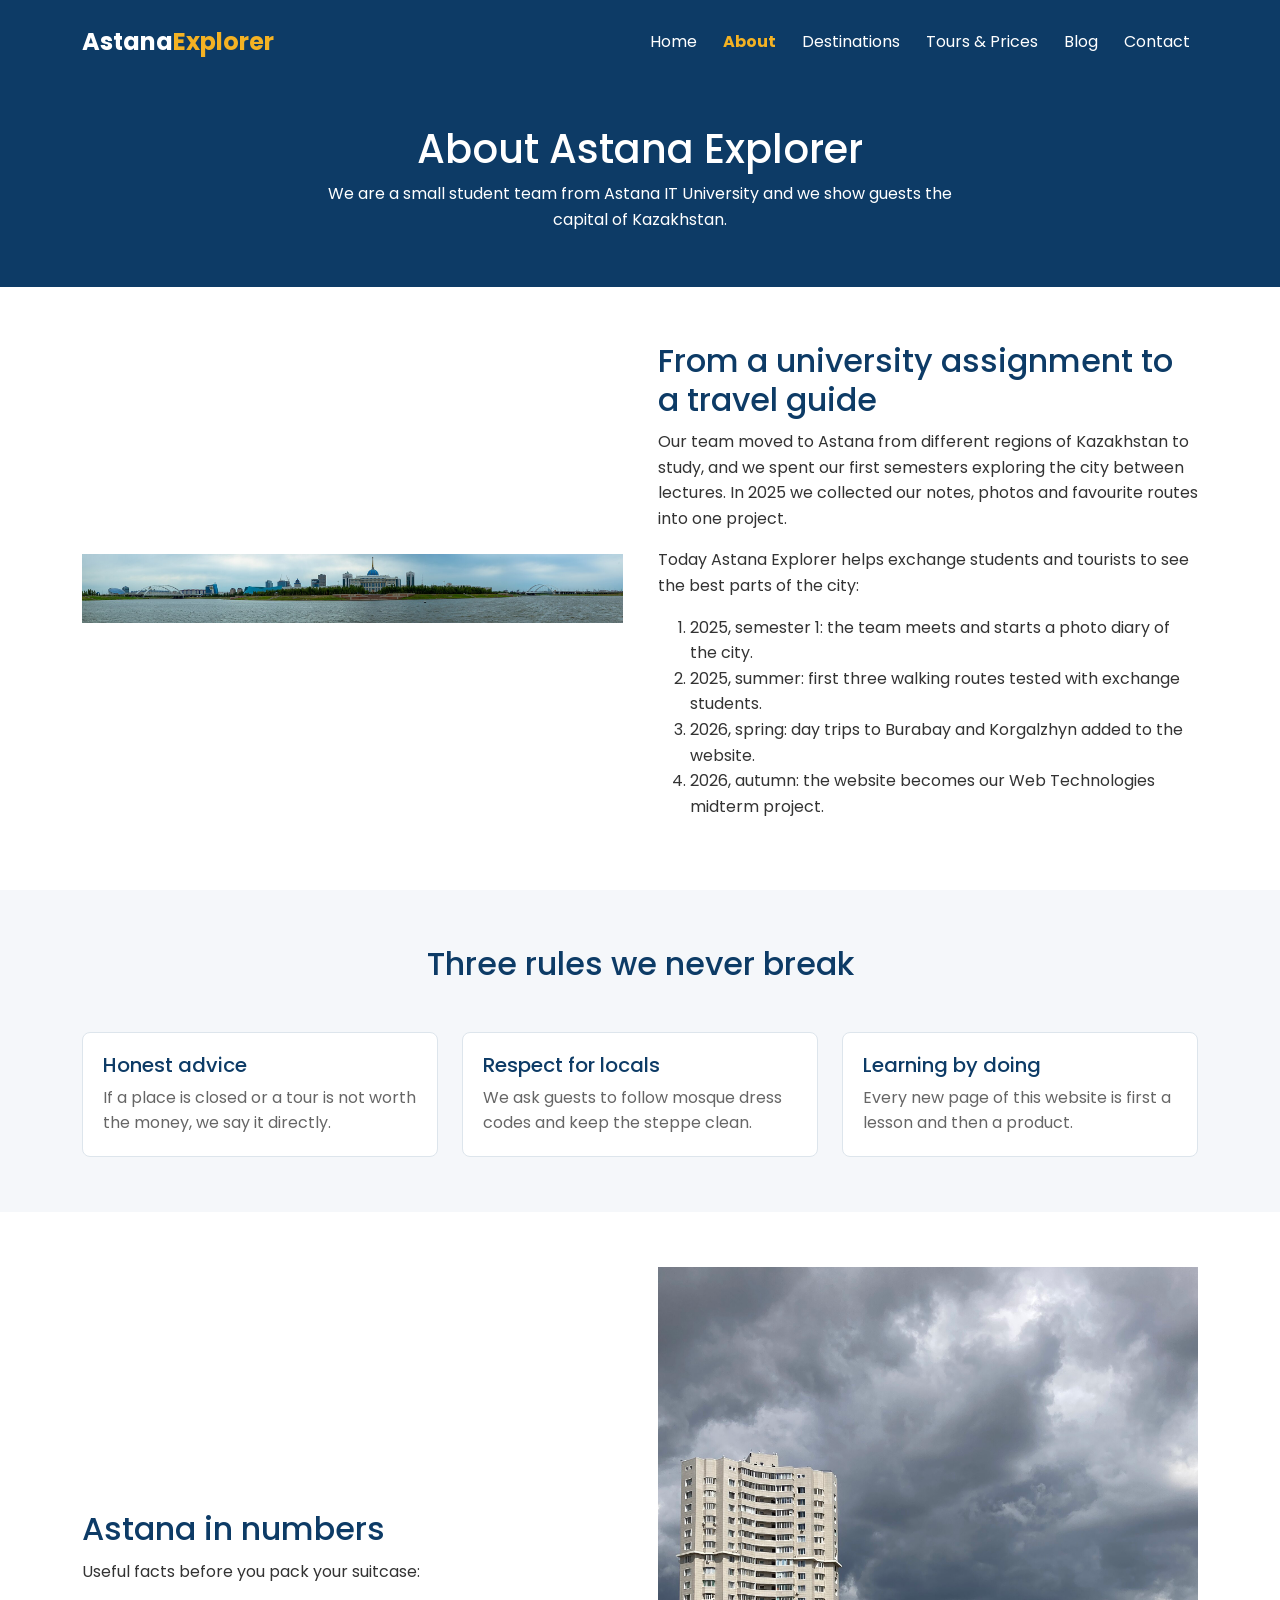
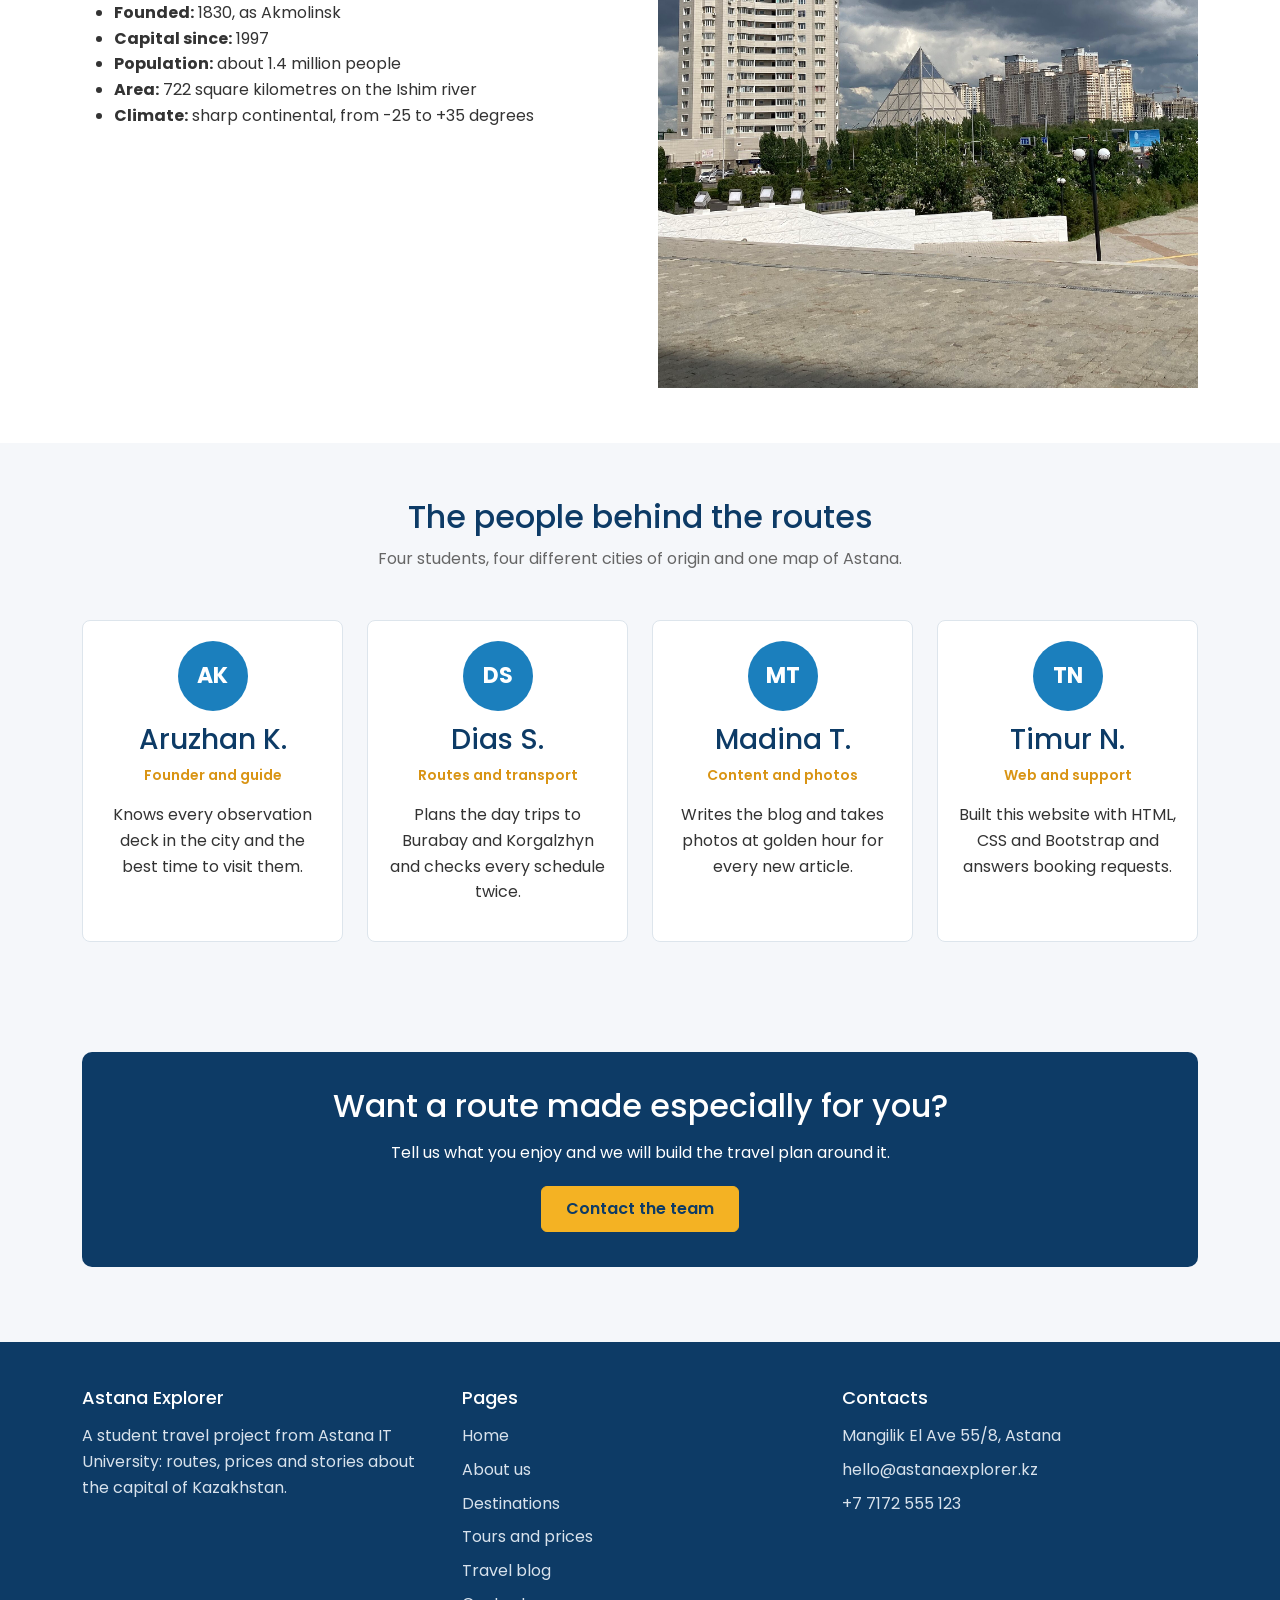
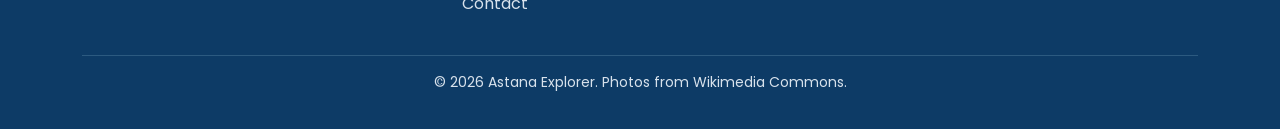
==== commit f93a09c8: "Simplify the project to the assignment scope Remove everything that is not part of the course requir" ====
--- a/about.html
+++ b/about.html
@@ -3,375 +3,221 @@
 <head>
   <meta charset="UTF-8">
   <meta name="viewport" content="width=device-width, initial-scale=1">
-  <script>document.documentElement.classList.add("js");</script>
-  <meta name="description" content="Who we are: a student team from Astana IT University building a friendly travel guide for guests of Kazakhstan's capital.">
+  <meta name="description" content="About the Astana Explorer project and the student team behind it.">
   <title>About Us | Astana Explorer</title>
-  <link rel="icon" href="images/favicon.svg" type="image/svg+xml">
   <link rel="preconnect" href="https://fonts.googleapis.com">
-  <link rel="preconnect" href="https://fonts.gstatic.com" crossorigin>
-  <link href="https://fonts.googleapis.com/css2?family=Manrope:wght@400;500;600;700;800&family=Playfair+Display:wght@600;700&display=swap" rel="stylesheet">
+  <link href="https://fonts.googleapis.com/css2?family=Poppins:wght@400;600;700&display=swap" rel="stylesheet">
   <link href="https://cdn.jsdelivr.net/npm/bootstrap@5.3.3/dist/css/bootstrap.min.css" rel="stylesheet">
-  <link href="https://cdn.jsdelivr.net/npm/bootstrap-icons@1.11.3/font/bootstrap-icons.min.css" rel="stylesheet">
   <link href="css/style.css" rel="stylesheet">
 </head>
 <body>
 
-  <!-- ===== Header / navigation ===== -->
-  <header class="site-header" id="siteHeader">
-    <nav class="navbar navbar-expand-lg navbar-dark py-3" aria-label="Main navigation">
-      <div class="container">
-        <a class="navbar-brand" href="index.html">
-          <span class="brand-mark"><i class="bi bi-brightness-high-fill" aria-hidden="true"></i></span>
-          <span class="brand-text">Astana<span class="brand-accent">Explorer</span></span>
-        </a>
-        <button class="navbar-toggler" type="button" data-bs-toggle="collapse" data-bs-target="#mainNav"
-                aria-controls="mainNav" aria-expanded="false" aria-label="Toggle navigation">
+  <!-- Header and navigation menu -->
+  <header class="site-header">
+    <nav class="navbar navbar-expand-lg navbar-dark">
+      <div class="container">
+        <a class="navbar-brand" href="index.html">Astana<span>Explorer</span></a>
+        <button class="navbar-toggler" type="button" data-bs-toggle="collapse" data-bs-target="#menu" aria-label="Toggle navigation">
           <span class="navbar-toggler-icon"></span>
         </button>
-        <div class="collapse navbar-collapse" id="mainNav">
-          <ul class="navbar-nav ms-auto mb-2 mb-lg-0 align-items-lg-center">
+        <div class="collapse navbar-collapse" id="menu">
+          <ul class="navbar-nav ms-auto">
             <li class="nav-item"><a class="nav-link" href="index.html">Home</a></li>
-            <li class="nav-item"><a class="nav-link active" aria-current="page" href="about.html">About</a></li>
+            <li class="nav-item"><a class="nav-link active" href="about.html">About</a></li>
             <li class="nav-item"><a class="nav-link" href="destinations.html">Destinations</a></li>
             <li class="nav-item"><a class="nav-link" href="tours.html">Tours &amp; Prices</a></li>
-            <li class="nav-item"><a class="nav-link" href="blog.html">Travel Blog</a></li>
+            <li class="nav-item"><a class="nav-link" href="blog.html">Blog</a></li>
             <li class="nav-item"><a class="nav-link" href="contact.html">Contact</a></li>
-            <li class="nav-item ms-lg-3 mt-2 mt-lg-0">
-              <a class="btn btn-brand btn-sm px-3" href="contact.html#bookingForm">Book a Tour</a>
-            </li>
           </ul>
         </div>
       </div>
     </nav>
   </header>
 
-  <main id="main">
-
-    <!-- ===== Page banner ===== -->
-    <section class="page-banner">
-      <div class="container banner-inner">
-        <nav aria-label="Breadcrumb">
-          <ol class="breadcrumb">
-            <li class="breadcrumb-item"><a href="index.html">Home</a></li>
-            <li class="breadcrumb-item active" aria-current="page">About</li>
-          </ol>
-        </nav>
+  <main>
+
+    <!-- Page header -->
+    <section class="page-header">
+      <div class="container">
         <h1>About Astana Explorer</h1>
         <p>
-          We are a small student team from Astana IT University who believe the youngest capital of
-          Central Asia deserves a travel guide written with real love for the city.
+          We are a small student team from Astana IT University and we show guests the capital
+          of Kazakhstan.
         </p>
       </div>
     </section>
 
-    <!-- ===== Story ===== -->
+    <!-- Our story -->
+    <section class="section section-white">
+      <div class="container">
+        <div class="two-columns">
+          <div>
+            <img src="images/nur-sultan-street.jpg" alt="Ak Orda Presidential Palace in Astana">
+          </div>
+          <div>
+            <h2 class="section-title">From a university assignment to a travel guide</h2>
+            <p>
+              Our team moved to Astana from different regions of Kazakhstan to study, and we spent
+              our first semesters exploring the city between lectures. In 2025 we collected our notes,
+              photos and favourite routes into one project.
+            </p>
+            <p>Today Astana Explorer helps exchange students and tourists to see the best parts of the city:</p>
+            <ol>
+              <li>2025, semester 1: the team meets and starts a photo diary of the city.</li>
+              <li>2025, summer: first three walking routes tested with exchange students.</li>
+              <li>2026, spring: day trips to Burabay and Korgalzhyn added to the website.</li>
+              <li>2026, autumn: the website becomes our Web Technologies midterm project.</li>
+            </ol>
+          </div>
+        </div>
+      </div>
+    </section>
+
+    <!-- Our values -->
     <section class="section">
       <div class="container">
-        <div class="split">
-          <div class="frame-img">
-            <img src="images/nur-sultan-street.jpg" alt="Panorama of the Ak Orda Presidential Palace in Astana">
-          </div>
-          <div>
-            <span class="eyebrow">Our story</span>
-            <h2 class="section-title">From a university assignment to a real travel guide</h2>
-            <p>
-              Astana changed its name, its skyline and its rhythm several times in the last thirty years.
-              Our team moved here from different regions of Kazakhstan to study, and we spent our first
-              semesters exploring the city between lectures.
-            </p>
-            <p>
-              In 2025 we collected our notes, photos and favourite routes into one project. Today
-              <span class="text-accent">Astana Explorer</span> helps exchange students, tourists and
-              locals see the capital without missing its best parts.
-            </p>
-
-            <ol class="timeline mt-4">
-              <li>
-                <span class="timeline-year">2025 &middot; Semester 1</span>
-                <span>The team meets at Astana IT University and starts a photo diary of the city.</span>
-              </li>
-              <li>
-                <span class="timeline-year">2025 &middot; Summer</span>
-                <span>First three walking routes tested with exchange students from our dormitory.</span>
-              </li>
-              <li>
-                <span class="timeline-year">2026 &middot; Spring</span>
-                <span>Day trips to Burabay and Korgalzhyn added, together with a booking form.</span>
-              </li>
-              <li>
-                <span class="timeline-year">2026 &middot; Autumn</span>
-                <span>The website becomes our Web Technologies midterm project and goes online.</span>
-              </li>
-            </ol>
-          </div>
-        </div>
-      </div>
-    </section>
-
-    <!-- ===== Values ===== -->
-    <section class="section section-alt">
-      <div class="container">
-        <div class="section-head text-center mb-5">
-          <span class="eyebrow">Our values</span>
+        <div class="text-center mb-5">
           <h2 class="section-title">Three rules we never break</h2>
         </div>
+
         <div class="row g-4">
           <div class="col-md-4">
-            <article class="feature-card fade-up">
-              <div class="feature-icon"><i class="bi bi-heart" aria-hidden="true"></i></div>
-              <div>
-                <h3>Honest advice</h3>
-                <p>If a place is closed for renovation or a tour is not worth the money, we say so
-                  directly in the description.</p>
-              </div>
-            </article>
+            <div class="info-box">
+              <h3>Honest advice</h3>
+              <p>If a place is closed or a tour is not worth the money, we say it directly.</p>
+            </div>
           </div>
           <div class="col-md-4">
-            <article class="feature-card fade-up">
-              <div class="feature-icon"><i class="bi bi-people" aria-hidden="true"></i></div>
-              <div>
-                <h3>Respect for locals</h3>
-                <p>We ask guests to follow mosque dress codes, support small cafes and keep the steppe
-                  clean on every route.</p>
-              </div>
-            </article>
+            <div class="info-box">
+              <h3>Respect for locals</h3>
+              <p>We ask guests to follow mosque dress codes and keep the steppe clean.</p>
+            </div>
           </div>
           <div class="col-md-4">
-            <article class="feature-card fade-up">
-              <div class="feature-icon"><i class="bi bi-mortarboard" aria-hidden="true"></i></div>
-              <div>
-                <h3>Learning by doing</h3>
-                <p>The project is part of our studies: every new page, layout or feature is first a
-                  lesson, then a product.</p>
-              </div>
-            </article>
-          </div>
-        </div>
-      </div>
-    </section>
-
-    <!-- ===== City facts ===== -->
+            <div class="info-box">
+              <h3>Learning by doing</h3>
+              <p>Every new page of this website is first a lesson and then a product.</p>
+            </div>
+          </div>
+        </div>
+      </div>
+    </section>
+
+    <!-- Facts about the city -->
+    <section class="section section-white">
+      <div class="container">
+        <div class="two-columns">
+          <div>
+            <h2 class="section-title">Astana in numbers</h2>
+            <p>Useful facts before you pack your suitcase:</p>
+            <ul>
+              <li><strong>Founded:</strong> 1830, as Akmolinsk</li>
+              <li><strong>Capital since:</strong> 1997</li>
+              <li><strong>Population:</strong> about 1.4 million people</li>
+              <li><strong>Area:</strong> 722 square kilometres on the Ishim river</li>
+              <li><strong>Climate:</strong> sharp continental, from -25 to +35 degrees</li>
+            </ul>
+          </div>
+          <div>
+            <img src="images/palace-peace.jpg" alt="Palace of Peace and Reconciliation in Astana">
+          </div>
+        </div>
+      </div>
+    </section>
+
+    <!-- Team -->
     <section class="section">
       <div class="container">
-        <div class="row g-5 align-items-start">
-          <div class="col-lg-6">
-            <span class="eyebrow">The city at a glance</span>
-            <h2 class="section-title">Astana in numbers</h2>
-            <p class="section-sub mb-4">
-              Useful facts before you pack your suitcase &mdash; collected from official city sources and
-              our own experience.
-            </p>
-
-            <div class="table-card">
-              <table class="table fact-table">
-                <caption class="visually-hidden">Key facts about Astana</caption>
-                <tbody>
-                  <tr>
-                    <th scope="row">Founded</th>
-                    <td>1830 (as Akmolinsk)</td>
-                  </tr>
-                  <tr>
-                    <th scope="row">Capital since</th>
-                    <td>1997</td>
-                  </tr>
-                  <tr>
-                    <th scope="row">Population</th>
-                    <td>about 1.4 million people</td>
-                  </tr>
-                  <tr>
-                    <th scope="row">Area</th>
-                    <td>722 km&sup2; on the Ishim river</td>
-                  </tr>
-                  <tr>
-                    <th scope="row">Climate</th>
-                    <td>sharp continental, &minus;25&deg;C to +35&deg;C</td>
-                  </tr>
-                  <tr>
-                    <th scope="row">Districts</th>
-                    <td>Almaty, Bayterek, Esil, Nura, Saryarka</td>
-                  </tr>
-                </tbody>
-              </table>
-            </div>
-          </div>
-
-          <div class="col-lg-6">
-            <div class="row g-4">
-              <div class="col-sm-6">
-                <div class="stat-tile fade-up">
-                  <i class="bi bi-buildings" aria-hidden="true"></i>
-                  <strong>120+</strong>
-                  <span>modern landmarks built since 1997</span>
-                </div>
-              </div>
-              <div class="col-sm-6">
-                <div class="stat-tile fade-up">
-                  <i class="bi bi-tree" aria-hidden="true"></i>
-                  <strong>14</strong>
-                  <span>parks and public gardens in the city</span>
-                </div>
-              </div>
-              <div class="col-sm-6">
-                <div class="stat-tile fade-up">
-                  <i class="bi bi-sun" aria-hidden="true"></i>
-                  <strong>2 200 h</strong>
-                  <span>of sunshine per year on average</span>
-                </div>
-              </div>
-              <div class="col-sm-6">
-                <div class="stat-tile fade-up">
-                  <i class="bi bi-train-front" aria-hidden="true"></i>
-                  <strong>3 h</strong>
-                  <span>by car to Burabay National Park</span>
-                </div>
-              </div>
-            </div>
-          </div>
-        </div>
-      </div>
-    </section>
-
-    <!-- ===== Team ===== -->
-    <section class="section section-alt" id="team">
-      <div class="container">
-        <div class="section-head text-center mb-5">
-          <span class="eyebrow">Our team</span>
+        <div class="text-center mb-5">
           <h2 class="section-title">The people behind the routes</h2>
-          <p class="section-sub mx-auto">
-            Four students, four different cities of origin and one shared map of Astana.
-          </p>
+          <p class="section-text">Four students, four different cities of origin and one map of Astana.</p>
         </div>
 
         <div class="row g-4">
           <div class="col-sm-6 col-lg-3">
-            <article class="team-card fade-up">
-              <span class="team-avatar" aria-hidden="true">AK</span>
+            <div class="team-card">
+              <span class="avatar">AK</span>
               <h3>Aruzhan K.</h3>
-              <span class="team-role">Founder &amp; Guide</span>
-              <p>Studies cybersecurity, knows every observation deck in the city and the best time to visit them.</p>
-            </article>
-          </div>
-          <div class="col-sm-6 col-lg-3">
-            <article class="team-card fade-up">
-              <span class="team-avatar" aria-hidden="true">DS</span>
+              <p class="team-role">Founder and guide</p>
+              <p>Knows every observation deck in the city and the best time to visit them.</p>
+            </div>
+          </div>
+          <div class="col-sm-6 col-lg-3">
+            <div class="team-card">
+              <span class="avatar">DS</span>
               <h3>Dias S.</h3>
-              <span class="team-role">Routes &amp; Transport</span>
-              <p>Plans day trips to Burabay and Korgalzhyn and checks every schedule twice.</p>
-            </article>
-          </div>
-          <div class="col-sm-6 col-lg-3">
-            <article class="team-card fade-up">
-              <span class="team-avatar" aria-hidden="true">MT</span>
+              <p class="team-role">Routes and transport</p>
+              <p>Plans the day trips to Burabay and Korgalzhyn and checks every schedule twice.</p>
+            </div>
+          </div>
+          <div class="col-sm-6 col-lg-3">
+            <div class="team-card">
+              <span class="avatar">MT</span>
               <h3>Madina T.</h3>
-              <span class="team-role">Content &amp; Photos</span>
-              <p>Writes the blog, takes photos at golden hour and translates everything into three languages.</p>
-            </article>
-          </div>
-          <div class="col-sm-6 col-lg-3">
-            <article class="team-card fade-up">
-              <span class="team-avatar" aria-hidden="true">TN</span>
+              <p class="team-role">Content and photos</p>
+              <p>Writes the blog and takes photos at golden hour for every new article.</p>
+            </div>
+          </div>
+          <div class="col-sm-6 col-lg-3">
+            <div class="team-card">
+              <span class="avatar">TN</span>
               <h3>Timur N.</h3>
-              <span class="team-role">Web &amp; Support</span>
-              <p>Built this website with HTML, CSS and Bootstrap and answers every booking request.</p>
-            </article>
-          </div>
-        </div>
-      </div>
-    </section>
-
-    <!-- ===== CTA ===== -->
-    <section class="section pb-0">
-      <div class="container">
-        <div class="cta-band fade-up">
-          <div class="cta-inner row align-items-center g-4">
-            <div class="col-lg-8">
-              <h2>Want a route made especially for you?</h2>
-              <p class="mb-0">Tell us what you enjoy &mdash; architecture, food, nature or night life &mdash; and we
-                will build the plan around it.</p>
-            </div>
-            <div class="col-lg-4">
-              <div class="cta-actions d-flex flex-wrap gap-3 justify-content-lg-end">
-                <a class="btn btn-brand" href="contact.html#bookingForm">Contact the team</a>
-              </div>
-            </div>
-          </div>
+              <p class="team-role">Web and support</p>
+              <p>Built this website with HTML, CSS and Bootstrap and answers booking requests.</p>
+            </div>
+          </div>
+        </div>
+      </div>
+    </section>
+
+    <!-- Call to action -->
+    <section class="section">
+      <div class="container">
+        <div class="cta-box">
+          <h2>Want a route made especially for you?</h2>
+          <p>Tell us what you enjoy and we will build the travel plan around it.</p>
+          <a class="btn btn-gold" href="contact.html">Contact the team</a>
         </div>
       </div>
     </section>
 
   </main>
 
-  <!-- ===== Footer ===== -->
+  <!-- Footer -->
   <footer class="site-footer">
     <div class="container">
-      <div class="row gy-4">
-        <div class="col-lg-4">
-          <div class="footer-brand">
-            <span class="brand-mark"><i class="bi bi-brightness-high-fill" aria-hidden="true"></i></span>
-            <span class="brand-text">Astana<span class="brand-accent">Explorer</span></span>
-          </div>
+      <div class="row">
+        <div class="col-md-4 footer-column">
+          <h4>Astana Explorer</h4>
           <p>
             A student travel project from Astana IT University: routes, prices and stories about the
-            youngest capital in Central Asia.
+            capital of Kazakhstan.
           </p>
-          <div class="social-links mt-3">
-            <a href="https://www.instagram.com" target="_blank" rel="noopener" aria-label="Instagram"><i class="bi bi-instagram" aria-hidden="true"></i></a>
-            <a href="https://www.youtube.com" target="_blank" rel="noopener" aria-label="YouTube"><i class="bi bi-youtube" aria-hidden="true"></i></a>
-            <a href="https://t.me" target="_blank" rel="noopener" aria-label="Telegram"><i class="bi bi-telegram" aria-hidden="true"></i></a>
-            <a href="https://github.com" target="_blank" rel="noopener" aria-label="GitHub"><i class="bi bi-github" aria-hidden="true"></i></a>
-          </div>
-        </div>
-
-        <div class="col-6 col-lg-2">
-          <h2 class="footer-title">Explore</h2>
-          <ul class="footer-links">
+        </div>
+        <div class="col-md-4 footer-column">
+          <h4>Pages</h4>
+          <ul class="footer-list">
             <li><a href="index.html">Home</a></li>
             <li><a href="about.html">About us</a></li>
             <li><a href="destinations.html">Destinations</a></li>
-            <li><a href="tours.html">Tours &amp; prices</a></li>
-          </ul>
-        </div>
-
-        <div class="col-6 col-lg-2">
-          <h2 class="footer-title">Support</h2>
-          <ul class="footer-links">
+            <li><a href="tours.html">Tours and prices</a></li>
             <li><a href="blog.html">Travel blog</a></li>
             <li><a href="contact.html">Contact</a></li>
-            <li><a href="contact.html#bookingForm">Booking form</a></li>
-            <li><a href="about.html#team">Our team</a></li>
           </ul>
         </div>
-
-        <div class="col-lg-4">
-          <h2 class="footer-title">Get travel ideas</h2>
-          <form class="newsletter-form" id="newsletterForm" novalidate>
-            <label class="visually-hidden" for="newsletterEmail">Email address</label>
-            <input class="form-control" id="newsletterEmail" name="newsletterEmail" type="email"
-                   placeholder="your@email.com" required>
-            <button class="btn btn-brand" type="submit">Subscribe</button>
-          </form>
-          <p class="newsletter-note" id="newsletterNote">One short email per month, no spam.</p>
-          <ul class="footer-contact mt-3">
-            <li><i class="bi bi-geo-alt" aria-hidden="true"></i>
-              <span>Mangilik El Ave 55/8, Astana, Kazakhstan</span></li>
-            <li><i class="bi bi-envelope" aria-hidden="true"></i>
-              <a href="mailto:hello@astanaexplorer.kz">hello@astanaexplorer.kz</a></li>
+        <div class="col-md-4 footer-column">
+          <h4>Contacts</h4>
+          <ul class="footer-list">
+            <li>Mangilik El Ave 55/8, Astana</li>
+            <li><a href="mailto:hello@astanaexplorer.kz">hello@astanaexplorer.kz</a></li>
+            <li><a href="tel:+77172555123">+7&nbsp;7172&nbsp;555&nbsp;123</a></li>
           </ul>
         </div>
       </div>
-
-      <div class="footer-bottom">
-        <p>&copy; <span id="currentYear">2026</span> Astana Explorer. Built with Bootstrap 5 for a Web Technologies midterm project.</p>
-        <p>Photos: <a href="https://commons.wikimedia.org" target="_blank" rel="noopener">Wikimedia Commons</a> contributors (CC).</p>
-      </div>
+      <p class="copyright">&copy; 2026 Astana Explorer. Photos from Wikimedia Commons.</p>
     </div>
   </footer>
 
-  <button class="back-to-top" id="backToTop" type="button" aria-label="Back to top">
-    <i class="bi bi-arrow-up" aria-hidden="true"></i>
-  </button>
-
   <script src="https://cdn.jsdelivr.net/npm/bootstrap@5.3.3/dist/js/bootstrap.bundle.min.js"></script>
-  <script src="js/main.js"></script>
 </body>
 </html>
--- a/css/style.css
+++ b/css/style.css
@@ -1,1862 +1,515 @@
-/* ==========================================================================
-   Astana Explorer - custom stylesheet
-   Midterm project, Web Technologies 1
-   --------------------------------------------------------------------------
-   01. Variables          07. Cards & features     13. Forms
-   02. Base               08. Gallery grid         14. Page banner
-   03. Typography         09. Tables               15. Footer
-   04. Buttons            10. Accordion & about    16. Back to top
-   05. Header / navbar    11. Blog & sidebar       17. Animations
-   06. Hero               12. Testimonials         18. Media queries
-   ========================================================================== */
-
-/* 01. Variables
-   ========================================================================== */
-:root {
-  --clr-sky: #1b9ad6;
-  --clr-sky-dark: #0b6e9e;
-  --clr-navy: #07263b;
-  --clr-navy-soft: #0e3a56;
-  --clr-gold: #f4b223;
-  --clr-gold-dark: #d99414;
-  --clr-bg: #f6fafc;
-  --clr-surface: #ffffff;
-  --clr-text: #22364a;
-  --clr-muted: #61798e;
-  --clr-line: #dbe7ef;
-  --clr-danger: #d64550;
-  --font-display: "Playfair Display", Georgia, "Times New Roman", serif;
-  --font-body: "Manrope", "Segoe UI", Tahoma, sans-serif;
-  --radius-sm: 0.5rem;
-  --radius: 1rem;
-  --radius-lg: 1.5rem;
-  --shadow-sm: 0 4px 14px rgba(7, 38, 59, 0.06);
-  --shadow: 0 12px 30px rgba(7, 38, 59, 0.1);
-  --shadow-lg: 0 24px 60px rgba(7, 38, 59, 0.16);
-  --header-h: 76px;
-  --transition: 0.3s ease;
-}
-
-/* 02. Base
-   ========================================================================== */
-html {
-  scroll-behavior: smooth;
-  scroll-padding-top: calc(var(--header-h) + 0.5rem);
-}
+/* ============================================================
+   Astana Explorer - style.css
+   Web Technologies 1 - Midterm project
+   Sections: 1) General  2) Header  3) Hero  4) Sections
+             5) Cards  6) Gallery  7) Table  8) Form
+             9) Footer  10) Media queries
+   ============================================================ */
+
+
+/* ---------- 1) General ---------- */
 
 body {
-  font-family: var(--font-body);
-  font-size: 1rem;
-  line-height: 1.75;
-  color: var(--clr-text);
-  background-color: var(--clr-bg);
-  overflow-x: hidden;
-}
-
-img {
-  max-width: 100%;
-  height: auto;
-}
-
-a {
-  color: var(--clr-sky-dark);
-  text-decoration: none;
-  transition: color var(--transition);
-}
-
-a:hover {
-  color: var(--clr-gold-dark);
-}
-
-:focus-visible {
-  outline: 3px solid var(--clr-gold);
-  outline-offset: 2px;
-}
-
-::selection {
-  background: var(--clr-gold);
-  color: var(--clr-navy);
-}
-
-.section {
-  padding: 5rem 0;
-}
-
-.section-alt {
-  background: linear-gradient(180deg, #ffffff 0%, #eef6fb 100%);
-}
-
-.section-dark {
-  background: var(--clr-navy);
-  color: rgba(255, 255, 255, 0.78);
-}
-
-.section-dark .section-title,
-.section-dark h3 {
-  color: #ffffff;
-}
-
-/* 03. Typography
-   ========================================================================== */
+  font-family: "Poppins", Arial, sans-serif;
+  color: #333333;
+  background-color: #f5f7fa;
+  line-height: 1.6;
+  padding-top: 70px; /* space for the fixed header */
+}
+
 h1,
 h2,
 h3,
-h4,
-h5,
-h6,
-.display-font {
-  font-family: var(--font-display);
-  color: var(--clr-navy);
+h4 {
+  color: #0d3b66;
+}
+
+a {
+  color: #1b7fbd;
+  text-decoration: none;
+}
+
+a:hover {
+  color: #d99414;
+  text-decoration: underline;
+}
+
+img {
+  max-width: 100%;
+}
+
+.section {
+  padding: 55px 0;
+}
+
+.section-white {
+  background-color: #ffffff;
+}
+
+.section-title {
+  margin-bottom: 10px;
+}
+
+.section-text {
+  color: #666666;
+  max-width: 650px;
+}
+
+.text-center .section-text {
+  margin-left: auto;
+  margin-right: auto;
+}
+
+.btn-gold {
+  background-color: #f4b223;
+  border: 1px solid #f4b223;
+  color: #0d3b66;
+  font-weight: 600;
+  padding: 10px 24px;
+}
+
+.btn-gold:hover {
+  background-color: #d99414;
+  border-color: #d99414;
+  color: #0d3b66;
+}
+
+.btn-blue {
+  background-color: #1b7fbd;
+  border: 1px solid #1b7fbd;
+  color: #ffffff;
+  font-weight: 600;
+  padding: 10px 24px;
+}
+
+.btn-blue:hover {
+  background-color: #0d3b66;
+  border-color: #0d3b66;
+  color: #ffffff;
+}
+
+
+/* ---------- 2) Header ---------- */
+
+.site-header {
+  position: fixed; /* positioning technique 1: fixed menu */
+  top: 0;
+  left: 0;
+  right: 0;
+  background-color: #0d3b66;
+  z-index: 1000;
+  padding: 10px 0;
+}
+
+.site-header .navbar-brand {
+  color: #ffffff;
+  font-size: 24px;
   font-weight: 700;
-  line-height: 1.2;
-}
-
-.section-title {
-  font-size: clamp(1.75rem, 3vw, 2.5rem);
-  margin-bottom: 0.75rem;
-}
-
-.section-sub {
-  color: var(--clr-muted);
+}
+
+.site-header .navbar-brand span {
+  color: #f4b223;
+}
+
+.site-header .nav-link {
+  color: #ffffff;
+  margin-left: 10px;
+}
+
+.site-header .nav-link:hover {
+  color: #f4b223;
+}
+
+.site-header .nav-link.active {
+  color: #f4b223;
+  font-weight: bold;
+}
+
+
+/* ---------- 3) Hero ---------- */
+
+.hero {
+  background-image: url("../images/hero-astana.jpg");
+  background-size: cover;
+  background-position: center;
+  padding: 70px 0;
+}
+
+.hero-text {
+  background-color: rgba(13, 59, 102, 0.75);
+  color: #ffffff;
+  padding: 35px;
+  border-radius: 10px;
   max-width: 640px;
 }
 
-.eyebrow {
+.hero-text h1 {
+  color: #ffffff;
+  font-size: 42px;
+  margin-bottom: 15px;
+}
+
+.hero-text p {
+  margin-bottom: 25px;
+}
+
+.page-header {
+  background-color: #0d3b66;
+  color: #ffffff;
+  text-align: center;
+  padding: 55px 0;
+}
+
+.page-header h1 {
+  color: #ffffff;
+}
+
+.page-header p {
+  max-width: 650px;
+  margin: 0 auto;
+}
+
+
+/* ---------- 4) Sections and blocks ---------- */
+
+.two-columns {
+  display: flex; /* flexbox layout */
+  gap: 35px;
+  align-items: center;
+}
+
+.two-columns > div {
+  flex: 1;
+}
+
+.stats {
+  display: flex;
+  gap: 20px;
+  text-align: center;
+}
+
+.stat-box {
+  flex: 1;
+  background-color: #ffffff;
+  border: 1px solid #dde5ec;
+  border-radius: 8px;
+  padding: 20px;
+}
+
+.stat-box strong {
+  display: block;
+  font-size: 30px;
+  color: #1b7fbd;
+}
+
+.stat-box span {
+  color: #666666;
+  font-size: 15px;
+}
+
+.cta-box {
+  background-color: #0d3b66;
+  color: #ffffff;
+  border-radius: 10px;
+  padding: 35px;
+  text-align: center;
+}
+
+.cta-box h2 {
+  color: #ffffff;
+  margin-bottom: 15px;
+}
+
+.cta-box p {
+  margin-bottom: 20px;
+}
+
+
+/* ---------- 5) Cards ---------- */
+
+.info-box {
+  background-color: #ffffff;
+  border: 1px solid #dde5ec;
+  border-radius: 8px;
+  padding: 20px;
+  height: 100%;
+}
+
+.info-box h3 {
+  font-size: 20px;
+}
+
+.info-box p {
+  margin-bottom: 0;
+  color: #666666;
+}
+
+.photo-card {
+  position: relative; /* parent for the badge */
+  background-color: #ffffff;
+  border: 1px solid #dde5ec;
+  border-radius: 8px;
+  overflow: hidden;
+  height: 100%;
+}
+
+.photo-card img {
+  width: 100%;
+  height: 220px;
+  object-fit: cover;
+}
+
+.photo-card .card-text {
+  padding: 18px;
+}
+
+.photo-card h3 {
+  font-size: 20px;
+}
+
+.photo-card p {
+  color: #666666;
+}
+
+.card-badge {
+  position: absolute; /* positioning technique 2: absolute badge */
+  top: 12px;
+  left: 12px;
+  background-color: #f4b223;
+  color: #0d3b66;
+  font-size: 13px;
+  font-weight: 700;
+  padding: 4px 14px;
+  border-radius: 20px;
+}
+
+.team-card {
+  background-color: #ffffff;
+  border: 1px solid #dde5ec;
+  border-radius: 8px;
+  padding: 20px;
+  text-align: center;
+  height: 100%;
+}
+
+.avatar {
   display: inline-block;
-  font-size: 0.78rem;
-  font-weight: 800;
-  letter-spacing: 0.2em;
-  text-transform: uppercase;
-  color: var(--clr-gold-dark);
-  margin-bottom: 0.65rem;
-}
-
-.lead-text {
-  font-size: 1.1rem;
-  color: var(--clr-muted);
-}
-
-.text-accent {
-  color: var(--clr-gold-dark);
+  width: 70px;
+  height: 70px;
+  line-height: 70px;
+  border-radius: 50%;
+  background-color: #1b7fbd;
+  color: #ffffff;
+  font-size: 22px;
   font-weight: 700;
-}
-
-.highlight {
-  background: linear-gradient(transparent 62%, rgba(244, 178, 35, 0.45) 62%);
+  margin-bottom: 12px;
+}
+
+.team-role {
+  color: #d99414;
+  font-size: 14px;
   font-weight: 600;
 }
 
-.small-muted {
-  font-size: 0.88rem;
-  color: var(--clr-muted);
-}
-
-/* 04. Buttons
-   ========================================================================== */
-.btn {
-  font-weight: 700;
-  letter-spacing: 0.02em;
-  border-radius: 999px;
-  padding: 0.7rem 1.6rem;
-  transition: all var(--transition);
-}
-
-.btn-brand {
-  background: var(--clr-gold);
-  border: 2px solid var(--clr-gold);
-  color: var(--clr-navy);
-}
-
-.btn-brand:hover,
-.btn-brand:focus {
-  background: var(--clr-gold-dark);
-  border-color: var(--clr-gold-dark);
-  color: var(--clr-navy);
-  transform: translateY(-2px);
-  box-shadow: 0 10px 22px rgba(217, 148, 20, 0.35);
-}
-
-.btn-outline-brand {
-  background: transparent;
-  border: 2px solid var(--clr-sky-dark);
-  color: var(--clr-sky-dark);
-}
-
-.btn-outline-brand:hover {
-  background: var(--clr-sky-dark);
-  color: #ffffff;
-  transform: translateY(-2px);
-}
-
-.btn-outline-light-2 {
-  border: 2px solid rgba(255, 255, 255, 0.7);
-  color: #ffffff;
-  background: transparent;
-}
-
-.btn-outline-light-2:hover {
-  background: #ffffff;
-  color: var(--clr-navy);
-  transform: translateY(-2px);
-}
-
-.btn-link-more {
-  display: inline-flex;
-  align-items: center;
-  gap: 0.45rem;
-  font-weight: 700;
-  color: var(--clr-sky-dark);
-  padding: 0;
-}
-
-.btn-link-more:hover {
-  gap: 0.8rem;
-  color: var(--clr-gold-dark);
-}
-
-/* 05. Header / navbar
-   ========================================================================== */
-.site-header {
-  position: fixed;
-  top: 0;
-  right: 0;
-  left: 0;
-  z-index: 1030;
-  background: linear-gradient(180deg, rgba(7, 38, 59, 0.92) 0%, rgba(7, 38, 59, 0.42) 100%);
-  transition: background var(--transition), box-shadow var(--transition), padding var(--transition);
-}
-
-.site-header.scrolled {
-  background: rgba(7, 38, 59, 0.96);
-  box-shadow: 0 8px 26px rgba(7, 38, 59, 0.28);
-}
-
-.navbar-brand {
-  display: flex;
-  align-items: center;
-  gap: 0.65rem;
-}
-
-.brand-mark {
-  width: 42px;
-  height: 42px;
-  flex: 0 0 42px;
-  display: grid;
-  place-items: center;
-  border-radius: 12px;
-  background: linear-gradient(135deg, var(--clr-gold) 0%, #ffd77a 100%);
-  color: var(--clr-navy);
-  font-size: 1.3rem;
-  box-shadow: 0 6px 16px rgba(244, 178, 35, 0.4);
-}
-
-.brand-text {
-  font-family: var(--font-display);
-  font-size: 1.35rem;
-  font-weight: 700;
-  color: #ffffff;
-  line-height: 1;
-}
-
-.brand-accent {
-  color: var(--clr-gold);
-}
-
-.site-header .nav-link {
-  position: relative;
-  color: rgba(255, 255, 255, 0.82);
+
+/* ---------- 6) Gallery (CSS grid) ---------- */
+
+.gallery {
+  display: grid; /* grid layout */
+  grid-template-columns: repeat(3, 1fr);
+  gap: 20px;
+}
+
+.gallery figure {
+  background-color: #ffffff;
+  border: 1px solid #dde5ec;
+  border-radius: 8px;
+  overflow: hidden;
+  margin: 0;
+}
+
+.gallery img {
+  width: 100%;
+  height: 220px;
+  object-fit: cover;
+}
+
+.gallery figcaption {
+  padding: 14px;
+  font-size: 15px;
+}
+
+.gallery figcaption strong {
+  display: block;
+  color: #0d3b66;
+}
+
+
+/* ---------- 7) Table ---------- */
+
+.table-card {
+  background-color: #ffffff;
+  border: 1px solid #dde5ec;
+  border-radius: 8px;
+  padding: 10px;
+}
+
+.tour-table {
+  margin-bottom: 0;
+}
+
+.tour-table th {
+  background-color: #0d3b66;
+  color: #ffffff;
+  text-align: center;
+}
+
+.tour-table td {
+  text-align: center;
+  padding: 12px 10px;
+}
+
+.tour-table tbody th {
+  background-color: #eef4f9;
+  color: #0d3b66;
+  text-align: left;
+}
+
+.table-note {
+  color: #666666;
+  font-size: 14px;
+  margin: 12px 5px 5px;
+}
+
+
+/* ---------- 8) Form ---------- */
+
+.form-box {
+  background-color: #ffffff;
+  border: 1px solid #dde5ec;
+  border-radius: 8px;
+  padding: 25px;
+}
+
+.form-label {
   font-weight: 600;
-  padding: 0.55rem 0.9rem;
-}
-
-.site-header .nav-link::after {
-  content: "";
-  position: absolute;
-  left: 0.9rem;
-  right: 0.9rem;
-  bottom: 0.2rem;
-  height: 2px;
-  background: var(--clr-gold);
-  transform: scaleX(0);
-  transform-origin: left;
-  transition: transform var(--transition);
-}
-
-.site-header .nav-link:hover,
-.site-header .nav-link.active {
-  color: #ffffff;
-}
-
-.site-header .nav-link:hover::after,
-.site-header .nav-link.active::after {
-  transform: scaleX(1);
-}
-
-/* 06. Hero
-   ========================================================================== */
-.hero {
-  position: relative;
-  display: flex;
-  align-items: center;
-  min-height: 100vh;
-  padding-top: var(--header-h);
-  color: #ffffff;
-  overflow: hidden;
-}
-
-.hero-media,
-.hero-overlay {
-  position: absolute;
-  inset: 0;
-}
-
-.hero-media img {
-  width: 100%;
+  color: #0d3b66;
+}
+
+.contact-box {
+  background-color: #ffffff;
+  border: 1px solid #dde5ec;
+  border-radius: 8px;
+  padding: 20px;
   height: 100%;
-  object-fit: cover;
-}
-
-.hero-overlay {
-  background: linear-gradient(115deg, rgba(7, 38, 59, 0.94) 0%, rgba(7, 38, 59, 0.72) 45%, rgba(27, 154, 214, 0.4) 100%);
-}
-
-.hero-content {
-  position: relative;
-  z-index: 2;
-  max-width: 660px;
-  padding: 7rem 0 8rem;
-}
-
-.hero-title {
-  font-size: clamp(2.4rem, 5.4vw, 4rem);
-  color: #ffffff;
-  margin-bottom: 1rem;
-}
-
-.hero-lead {
-  font-size: 1.12rem;
-  color: rgba(255, 255, 255, 0.85);
-  margin-bottom: 2rem;
-}
-
-.hero-actions {
-  display: flex;
-  flex-wrap: wrap;
-  gap: 0.85rem;
-}
-
-.hero-info-card {
-  position: absolute;
-  right: 0;
-  bottom: 3.5rem;
-  z-index: 3;
-  width: 270px;
-  padding: 1.5rem;
-  border-radius: var(--radius);
-  background: rgba(255, 255, 255, 0.12);
-  border: 1px solid rgba(255, 255, 255, 0.25);
-  backdrop-filter: blur(10px);
-}
-
-.hero-info-card h2 {
-  color: #ffffff;
-  font-size: 1rem;
-  margin-bottom: 0.75rem;
-}
-
-.hero-info-list {
-  list-style: none;
-  margin: 0;
-  padding: 0;
-  font-size: 0.92rem;
-}
-
-.hero-info-list li {
-  display: flex;
-  justify-content: space-between;
-  gap: 1rem;
-  padding: 0.4rem 0;
-  border-bottom: 1px dashed rgba(255, 255, 255, 0.25);
-}
-
-.hero-info-list li:last-child {
-  border-bottom: 0;
-}
-
-.hero-info-list .value {
-  color: var(--clr-gold);
-  font-weight: 700;
-}
-
-.hero-scroll {
-  position: absolute;
-  left: 50%;
-  bottom: 1.75rem;
-  transform: translateX(-50%);
-  z-index: 3;
-  width: 30px;
-  height: 48px;
-  border: 2px solid rgba(255, 255, 255, 0.6);
-  border-radius: 999px;
-  display: grid;
-  place-items: center;
-}
-
-.hero-scroll span {
-  width: 6px;
-  height: 6px;
-  border-radius: 50%;
-  background: var(--clr-gold);
-  animation: bounce 1.8s infinite;
-}
-
-/* 07. Cards & features
-   ========================================================================== */
-.stats-strip {
-  position: relative;
-  z-index: 5;
-  margin-top: -3.5rem;
-}
-
-.stats-grid {
-  display: grid;
-  grid-template-columns: repeat(4, 1fr);
-  background: var(--clr-surface);
-  border-radius: var(--radius);
-  box-shadow: var(--shadow-lg);
-  overflow: hidden;
-}
-
-.stat-item {
-  padding: 2rem 1.25rem;
-  text-align: center;
-  border-right: 1px solid var(--clr-line);
-}
-
-.stat-item:last-child {
-  border-right: 0;
-}
-
-.stat-value {
-  display: block;
-  font-family: var(--font-display);
-  font-size: 2.1rem;
-  font-weight: 700;
-  color: var(--clr-sky-dark);
-  line-height: 1.1;
-}
-
-.stat-label {
-  font-size: 0.85rem;
-  letter-spacing: 0.06em;
-  text-transform: uppercase;
-  color: var(--clr-muted);
-}
-
-.feature-card {
-  display: flex;
-  align-items: flex-start;
-  gap: 1.1rem;
-  height: 100%;
-  padding: 1.75rem;
-  background: var(--clr-surface);
-  border: 1px solid var(--clr-line);
-  border-radius: var(--radius);
-  transition: transform var(--transition), box-shadow var(--transition);
-}
-
-.feature-card:hover {
-  transform: translateY(-6px);
-  box-shadow: var(--shadow);
-}
-
-.feature-icon {
-  flex: 0 0 56px;
-  width: 56px;
-  height: 56px;
-  display: grid;
-  place-items: center;
-  border-radius: 16px;
-  background: rgba(27, 154, 214, 0.12);
-  color: var(--clr-sky-dark);
-  font-size: 1.5rem;
-}
-
-.feature-card h3 {
-  font-size: 1.1rem;
-  margin-bottom: 0.35rem;
-}
-
-.feature-card p {
+}
+
+.contact-box h3 {
+  font-size: 18px;
+  margin-bottom: 5px;
+}
+
+.contact-box p {
   margin-bottom: 0;
-  font-size: 0.95rem;
-  color: var(--clr-muted);
-}
-
-.dest-card {
-  position: relative;
-  display: block;
-  height: 100%;
-  border-radius: var(--radius);
-  overflow: hidden;
-  background: var(--clr-surface);
-  box-shadow: var(--shadow-sm);
-  transition: transform var(--transition), box-shadow var(--transition);
-}
-
-.dest-card:hover {
-  transform: translateY(-6px);
-  box-shadow: var(--shadow-lg);
-}
-
-.dest-media {
-  height: 240px;
-  overflow: hidden;
-}
-
-.dest-media img {
-  width: 100%;
-  height: 100%;
-  object-fit: cover;
-  transition: transform 0.65s ease;
-}
-
-.dest-card:hover .dest-media img {
-  transform: scale(1.08);
-}
-
-.dest-badge {
-  position: absolute;
-  top: 1rem;
-  left: 1rem;
-  z-index: 2;
-  padding: 0.35rem 0.85rem;
-  border-radius: 999px;
-  background: rgba(7, 38, 59, 0.88);
-  color: var(--clr-gold);
-  font-size: 0.72rem;
-  font-weight: 700;
-  letter-spacing: 0.1em;
-  text-transform: uppercase;
-}
-
-.dest-body {
-  padding: 1.4rem;
-}
-
-.dest-body h3 {
-  font-size: 1.18rem;
-  margin-bottom: 0.35rem;
-}
-
-.dest-body p {
-  margin-bottom: 0.85rem;
-  font-size: 0.94rem;
-  color: var(--clr-muted);
-}
-
-.split {
-  display: flex;
-  flex-wrap: wrap;
-  align-items: center;
-  gap: 3.5rem;
-}
-
-.split > * {
-  flex: 1 1 340px;
-}
-
-.split.reverse {
-  flex-direction: row-reverse;
-}
-
-.frame-img {
-  position: relative;
-}
-
-.frame-img img {
-  width: 100%;
-  height: 420px;
-  object-fit: cover;
-  border-radius: var(--radius-lg);
-  box-shadow: var(--shadow-lg);
-}
-
-.frame-img::after {
-  content: "";
-  position: absolute;
-  right: -1.4rem;
-  bottom: -1.4rem;
-  z-index: -1;
-  width: 150px;
-  height: 150px;
-  border: 6px solid var(--clr-gold);
-  border-radius: var(--radius-lg);
-}
-
-.check-list {
+  color: #666666;
+}
+
+
+/* ---------- 9) Footer ---------- */
+
+.site-footer {
+  background-color: #0d3b66;
+  color: #d8e2ec;
+  padding: 45px 0 20px;
+  margin-top: 20px;
+}
+
+.site-footer h4 {
+  color: #ffffff;
+  font-size: 18px;
+  margin-bottom: 15px;
+}
+
+.site-footer a {
+  color: #d8e2ec;
+}
+
+.site-footer a:hover {
+  color: #f4b223;
+}
+
+.footer-list {
   list-style: none;
   padding: 0;
-  margin: 1.5rem 0;
-}
-
-.check-list li {
-  display: flex;
-  align-items: flex-start;
-  gap: 0.65rem;
-  margin-bottom: 0.7rem;
-}
-
-.check-list i {
-  color: var(--clr-sky-dark);
-  font-size: 1.05rem;
-  margin-top: 0.25rem;
-}
-
-.cta-band {
-  position: relative;
-  overflow: hidden;
-  padding: 3.25rem;
-  border-radius: var(--radius-lg);
-  background: linear-gradient(120deg, var(--clr-navy) 0%, var(--clr-sky-dark) 100%);
-  color: rgba(255, 255, 255, 0.85);
-}
-
-.cta-band::before,
-.cta-band::after {
-  content: "";
-  position: absolute;
-  border-radius: 50%;
-  background: rgba(255, 255, 255, 0.07);
-}
-
-.cta-band::before {
-  width: 240px;
-  height: 240px;
-  top: -110px;
-  right: -60px;
-}
-
-.cta-band::after {
-  width: 160px;
-  height: 160px;
-  bottom: -80px;
-  left: 12%;
-}
-
-.cta-band h2 {
-  color: #ffffff;
-  font-size: clamp(1.5rem, 2.6vw, 2.1rem);
-}
-
-.cta-band .cta-inner {
-  position: relative;
-  z-index: 2;
-}
-
-/* 08. Gallery grid
-   ========================================================================== */
-.filter-bar {
-  display: flex;
-  flex-wrap: wrap;
-  gap: 0.5rem;
-  justify-content: center;
-  margin-bottom: 2.5rem;
-}
-
-.filter-btn {
-  padding: 0.5rem 1.15rem;
-  border: 1px solid var(--clr-line);
-  border-radius: 999px;
-  background: var(--clr-surface);
-  color: var(--clr-muted);
-  font-weight: 600;
-  font-size: 0.9rem;
-  transition: all var(--transition);
-}
-
-.filter-btn:hover {
-  border-color: var(--clr-sky);
-  color: var(--clr-sky-dark);
-}
-
-.filter-btn.active {
-  background: var(--clr-navy);
-  border-color: var(--clr-navy);
-  color: #ffffff;
-}
-
-.gallery-grid {
-  display: grid;
-  grid-template-columns: repeat(auto-fit, minmax(280px, 1fr));
-  gap: 1.25rem;
-}
-
-.gallery-item {
-  position: relative;
-  min-height: 280px;
-  border-radius: var(--radius);
-  overflow: hidden;
-  box-shadow: var(--shadow-sm);
-}
-
-.gallery-item.wide {
-  grid-column: span 2;
-}
-
-.gallery-item img {
-  position: absolute;
-  inset: 0;
-  width: 100%;
-  height: 100%;
-  object-fit: cover;
-  transition: transform 0.7s ease;
-}
-
-.gallery-item:hover img {
-  transform: scale(1.07);
-}
-
-.gallery-caption {
-  position: absolute;
-  inset: auto 0 0 0;
-  z-index: 2;
-  padding: 1.5rem 1.25rem 1.25rem;
-  background: linear-gradient(180deg, rgba(7, 38, 59, 0) 0%, rgba(7, 38, 59, 0.9) 90%);
-  color: #ffffff;
-}
-
-.gallery-caption h3 {
-  font-size: 1.1rem;
-  color: #ffffff;
-  margin-bottom: 0.15rem;
-}
-
-.gallery-caption p {
   margin: 0;
-  font-size: 0.88rem;
-  color: rgba(255, 255, 255, 0.78);
-}
-
-.gallery-tag {
-  position: absolute;
-  top: 1rem;
-  right: 1rem;
-  z-index: 2;
-  padding: 0.3rem 0.75rem;
-  border-radius: 999px;
-  background: rgba(244, 178, 35, 0.95);
-  color: var(--clr-navy);
-  font-size: 0.7rem;
-  font-weight: 800;
-  letter-spacing: 0.09em;
-  text-transform: uppercase;
-}
-
-.gallery-item.is-hidden {
-  display: none;
-}
-
-/* 09. Tables
-   ========================================================================== */
-.table-card {
-  padding: 1.25rem;
-  background: var(--clr-surface);
-  border: 1px solid var(--clr-line);
-  border-radius: var(--radius);
-  box-shadow: var(--shadow-sm);
-}
-
-.price-table {
-  margin-bottom: 0;
-  border-color: var(--clr-line);
-  vertical-align: middle;
-}
-
-.price-table thead th {
-  background: var(--clr-navy);
-  color: #ffffff;
-  font-family: var(--font-display);
-  font-size: 1.02rem;
-  padding: 1rem 0.9rem;
-  border-bottom: 0;
-  white-space: nowrap;
-}
-
-.price-table tbody th {
-  background: #f2f8fc;
-  color: var(--clr-navy);
-  font-weight: 700;
-  width: 210px;
-}
-
-.price-table td,
-.price-table tbody th {
-  padding: 0.85rem 0.9rem;
-  border-color: var(--clr-line);
-}
-
-.price-table tbody tr:hover {
-  background: #f8fcfe;
-}
-
-.price-table tfoot td,
-.price-table tfoot th {
-  background: #eaf4fa;
-  font-weight: 800;
-  color: var(--clr-navy);
-}
-
-.price-value {
-  font-family: var(--font-display);
-  font-size: 1.35rem;
-  font-weight: 700;
-  color: var(--clr-sky-dark);
-}
-
-.badge-pop {
-  display: inline-block;
-  margin-left: 0.4rem;
-  padding: 0.2rem 0.6rem;
-  border-radius: 999px;
-  background: var(--clr-gold);
-  color: var(--clr-navy);
-  font-size: 0.66rem;
-  font-family: var(--font-body);
-  font-weight: 800;
-  letter-spacing: 0.09em;
-  text-transform: uppercase;
-  vertical-align: middle;
-}
-
-.status-pill {
-  display: inline-block;
-  padding: 0.25rem 0.7rem;
-  border-radius: 999px;
-  font-size: 0.8rem;
-  font-weight: 700;
-}
-
-.status-open {
-  background: rgba(25, 135, 84, 0.14);
-  color: #157347;
-}
-
-.status-few {
-  background: rgba(244, 178, 35, 0.2);
-  color: #9a6b00;
-}
-
-.status-full {
-  background: rgba(214, 69, 80, 0.14);
-  color: #b02a37;
-}
-
-.table-note {
-  margin: 1rem 0 0;
-  font-size: 0.88rem;
-  color: var(--clr-muted);
-}
-
-/* 10. Accordion, about & timeline
-   ========================================================================== */
-.accordion-item {
-  margin-bottom: 0.75rem;
-  border: 1px solid var(--clr-line);
-  border-radius: var(--radius);
-  overflow: hidden;
-  box-shadow: var(--shadow-sm);
-}
-
-.accordion-button {
-  padding: 1.1rem 1.25rem;
-  font-family: var(--font-display);
-  font-size: 1.05rem;
-  font-weight: 700;
-  color: var(--clr-navy);
-  background: var(--clr-surface);
-}
-
-.accordion-button:not(.collapsed) {
-  color: var(--clr-sky-dark);
-  background: rgba(27, 154, 214, 0.1);
-  box-shadow: none;
-}
-
-.accordion-button:focus {
-  border-color: transparent;
-  box-shadow: 0 0 0 0.2rem rgba(27, 154, 214, 0.2);
-}
-
-.accordion-body {
-  color: var(--clr-muted);
-}
-
-.timeline {
-  position: relative;
-  list-style: none;
-  margin: 0;
-  padding-left: 2.1rem;
-}
-
-.timeline::before {
-  content: "";
-  position: absolute;
-  left: 0.42rem;
-  top: 0.5rem;
-  bottom: 0.5rem;
-  width: 2px;
-  background: linear-gradient(180deg, var(--clr-sky) 0%, var(--clr-gold) 100%);
-}
-
-.timeline li {
-  position: relative;
-  padding-bottom: 1.6rem;
-}
-
-.timeline li:last-child {
-  padding-bottom: 0;
-}
-
-.timeline li::before {
-  content: "";
-  position: absolute;
-  left: -2.1rem;
-  top: 0.5rem;
-  width: 0.9rem;
-  height: 0.9rem;
-  border-radius: 50%;
-  background: var(--clr-surface);
-  border: 3px solid var(--clr-sky);
-}
-
-.timeline-year {
-  display: block;
-  font-family: var(--font-display);
-  font-weight: 700;
-  color: var(--clr-gold-dark);
-}
-
-.team-card {
-  height: 100%;
-  padding: 1.9rem 1.5rem;
-  text-align: center;
-  background: var(--clr-surface);
-  border: 1px solid var(--clr-line);
-  border-radius: var(--radius);
-  transition: transform var(--transition), box-shadow var(--transition);
-}
-
-.team-card:hover {
-  transform: translateY(-6px);
-  box-shadow: var(--shadow);
-}
-
-.team-avatar {
-  display: grid;
-  place-items: center;
-  width: 84px;
-  height: 84px;
-  margin: 0 auto 1rem;
-  border-radius: 50%;
-  background: linear-gradient(135deg, var(--clr-sky) 0%, var(--clr-navy) 100%);
-  color: #ffffff;
-  font-family: var(--font-display);
-  font-size: 1.6rem;
-  font-weight: 700;
-}
-
-.team-role {
-  display: block;
-  margin-bottom: 0.6rem;
-  font-size: 0.78rem;
-  font-weight: 800;
-  letter-spacing: 0.14em;
-  text-transform: uppercase;
-  color: var(--clr-gold-dark);
-}
-
-.team-card p {
-  margin-bottom: 0;
-  font-size: 0.92rem;
-  color: var(--clr-muted);
-}
-
-.fact-table {
-  margin-bottom: 0;
-  border-color: var(--clr-line);
-}
-
-.fact-table th {
-  width: 45%;
-  background: #f2f8fc;
-  color: var(--clr-navy);
-}
-
-.fact-table th,
-.fact-table td {
-  padding: 0.8rem 1rem;
-  border-color: var(--clr-line);
-}
-
-.stat-tile {
-  display: grid;
-  place-items: center;
-  gap: 0.2rem;
-  height: 100%;
-  padding: 1.5rem 1rem;
-  text-align: center;
-  background: var(--clr-surface);
-  border: 1px solid var(--clr-line);
-  border-radius: var(--radius);
-}
-
-.stat-tile i {
-  font-size: 1.6rem;
-  color: var(--clr-sky-dark);
-}
-
-.stat-tile strong {
-  font-family: var(--font-display);
-  font-size: 1.3rem;
-  color: var(--clr-navy);
-}
-
-.stat-tile span {
-  font-size: 0.85rem;
-  color: var(--clr-muted);
-}
-
-/* 11. Blog & sidebar
-   ========================================================================== */
-.article-card {
-  height: 100%;
-  overflow: hidden;
-  background: var(--clr-surface);
-  border: 1px solid var(--clr-line);
-  border-radius: var(--radius);
-  box-shadow: var(--shadow-sm);
-  transition: transform var(--transition), box-shadow var(--transition);
-}
-
-.article-card:hover {
-  transform: translateY(-6px);
-  box-shadow: var(--shadow-lg);
-}
-
-.article-media {
-  position: relative;
-  height: 220px;
-  overflow: hidden;
-}
-
-.article-media img {
-  width: 100%;
-  height: 100%;
-  object-fit: cover;
-  transition: transform 0.65s ease;
-}
-
-.article-card:hover .article-media img {
-  transform: scale(1.06);
-}
-
-.article-cat {
-  position: absolute;
-  top: 0.9rem;
-  left: 0.9rem;
-  padding: 0.3rem 0.75rem;
-  border-radius: 999px;
-  background: var(--clr-gold);
-  color: var(--clr-navy);
-  font-size: 0.72rem;
-  font-weight: 800;
-  letter-spacing: 0.08em;
-  text-transform: uppercase;
-}
-
-.article-body {
-  padding: 1.5rem;
-}
-
-.article-body h3 {
-  font-size: 1.22rem;
-  margin-bottom: 0.5rem;
-}
-
-.article-body h3 a {
-  color: var(--clr-navy);
-}
-
-.article-body h3 a:hover {
-  color: var(--clr-sky-dark);
-}
-
-.article-body p {
-  color: var(--clr-muted);
-  font-size: 0.95rem;
-}
-
-.article-meta {
-  display: flex;
-  flex-wrap: wrap;
-  gap: 1.1rem;
-  margin-top: 1rem;
-  font-size: 0.84rem;
-  color: var(--clr-muted);
-}
-
-.article-meta i {
-  color: var(--clr-sky-dark);
-  margin-right: 0.25rem;
-}
-
-.aside-card {
-  margin-bottom: 1.5rem;
-  padding: 1.5rem;
-  background: var(--clr-surface);
-  border: 1px solid var(--clr-line);
-  border-radius: var(--radius);
-  box-shadow: var(--shadow-sm);
-}
-
-.aside-title {
-  font-size: 1.15rem;
-  margin-bottom: 1rem;
-  padding-bottom: 0.65rem;
-  border-bottom: 2px solid var(--clr-gold);
-  display: inline-block;
-}
-
-.aside-links {
-  list-style: none;
-  margin: 0;
-  padding: 0;
-}
-
-.aside-links li {
-  border-bottom: 1px dashed var(--clr-line);
-}
-
-.aside-links li:last-child {
-  border-bottom: 0;
-}
-
-.aside-links a {
-  display: flex;
-  justify-content: space-between;
-  gap: 1rem;
-  padding: 0.55rem 0;
-  color: var(--clr-text);
-  font-weight: 600;
-}
-
-.aside-links a:hover {
-  color: var(--clr-sky-dark);
-}
-
-.aside-links .count {
-  color: var(--clr-muted);
-  font-weight: 500;
-}
-
-.mini-post {
-  display: flex;
-  gap: 0.9rem;
-  align-items: center;
-  padding: 0.7rem 0;
-  border-bottom: 1px dashed var(--clr-line);
-}
-
-.mini-post:last-child {
-  border-bottom: 0;
-}
-
-.mini-post img {
-  width: 68px;
-  height: 58px;
-  flex: 0 0 68px;
-  object-fit: cover;
-  border-radius: var(--radius-sm);
-}
-
-.mini-post .mini-title {
-  display: block;
-  font-weight: 700;
-  color: var(--clr-navy);
-  line-height: 1.35;
-}
-
-.mini-post .mini-date {
-  font-size: 0.8rem;
-  color: var(--clr-muted);
-}
-
-.tag {
-  display: inline-block;
-  margin: 0 0.35rem 0.5rem 0;
-  padding: 0.3rem 0.8rem;
-  border-radius: 999px;
-  background: rgba(27, 154, 214, 0.1);
-  color: var(--clr-sky-dark);
-  font-size: 0.82rem;
-  font-weight: 600;
-  transition: all var(--transition);
-}
-
-.tag:hover {
-  background: var(--clr-sky-dark);
-  color: #ffffff;
-}
-
-.sticky-lg {
-  position: sticky;
-  top: calc(var(--header-h) + 1.25rem);
-}
-
-/* 12. Testimonials
-   ========================================================================== */
-.quote-card {
-  max-width: 780px;
-  margin: 0 auto;
-  padding: 2.75rem 2.25rem;
-  text-align: center;
-  background: var(--clr-surface);
-  border: 1px solid var(--clr-line);
-  border-radius: var(--radius-lg);
-  box-shadow: var(--shadow);
-}
-
-.quote-mark {
-  display: block;
-  font-size: 2.6rem;
-  line-height: 1;
-  color: var(--clr-gold);
-}
-
-.quote-text {
-  font-family: var(--font-display);
-  font-size: clamp(1.05rem, 2vw, 1.3rem);
-  font-style: italic;
-  color: var(--clr-navy);
-  margin: 0.75rem 0 1.25rem;
-}
-
-.quote-person {
-  display: flex;
-  align-items: center;
-  justify-content: center;
-  gap: 0.9rem;
-}
-
-.quote-person .team-avatar {
-  width: 54px;
-  height: 54px;
-  margin: 0;
-  font-size: 1.05rem;
-}
-
-.quote-person .person-name {
-  display: block;
-  font-weight: 700;
-  color: var(--clr-navy);
-}
-
-.quote-person .person-detail {
-  font-size: 0.85rem;
-  color: var(--clr-muted);
-}
-
-.carousel-indicators [data-bs-target] {
-  width: 10px;
-  height: 10px;
-  border-radius: 50%;
-  background-color: var(--clr-sky-dark);
-  border: 0;
-  opacity: 0.35;
-}
-
-.carousel-indicators .active {
-  opacity: 1;
-  background-color: var(--clr-gold-dark);
-}
-
-.carousel-control-prev,
-.carousel-control-next {
-  width: 4%;
-  opacity: 0.75;
-}
-
-.carousel-control-prev-icon,
-.carousel-control-next-icon {
-  filter: invert(42%) sepia(60%) saturate(900%) hue-rotate(160deg);
-}
-
-/* 13. Forms
-   ========================================================================== */
-.form-card {
-  padding: 2.25rem;
-  background: var(--clr-surface);
-  border: 1px solid var(--clr-line);
-  border-radius: var(--radius-lg);
-  box-shadow: var(--shadow);
-}
-
-.form-label {
-  font-weight: 700;
-  font-size: 0.92rem;
-  color: var(--clr-navy);
-  margin-bottom: 0.35rem;
-}
-
-.form-control,
-.form-select {
-  padding: 0.7rem 0.95rem;
-  border-radius: 0.7rem;
-  border-color: var(--clr-line);
-  background-color: #fbfdfe;
-}
-
-.form-control:focus,
-.form-select:focus {
-  border-color: var(--clr-sky);
-  box-shadow: 0 0 0 0.25rem rgba(27, 154, 214, 0.16);
-  background-color: #ffffff;
-}
-
-.form-control::placeholder {
-  color: #9db0bf;
-}
-
-.info-card {
-  display: flex;
-  align-items: flex-start;
-  gap: 1.1rem;
-  height: 100%;
-  padding: 1.35rem;
-  background: var(--clr-surface);
-  border: 1px solid var(--clr-line);
-  border-radius: var(--radius);
-  box-shadow: var(--shadow-sm);
-}
-
-.info-icon {
-  flex: 0 0 46px;
-  width: 46px;
-  height: 46px;
-  display: grid;
-  place-items: center;
-  border-radius: 12px;
-  background: rgba(244, 178, 35, 0.16);
-  color: var(--clr-gold-dark);
-  font-size: 1.15rem;
-}
-
-.info-card h3 {
-  font-size: 1rem;
-  margin-bottom: 0.2rem;
-}
-
-.info-card p {
-  margin-bottom: 0;
-  font-size: 0.92rem;
-  color: var(--clr-muted);
-}
-
-.map-frame {
-  overflow: hidden;
-  border: 1px solid var(--clr-line);
-  border-radius: var(--radius);
-  box-shadow: var(--shadow-sm);
-}
-
-.map-frame iframe {
-  display: block;
-  width: 100%;
-  height: 320px;
-  border: 0;
-}
-
-.form-success {
-  display: none;
-}
-
-.form-success.show {
-  display: block;
-}
-
-/* 14. Page banner
-   ========================================================================== */
-.page-banner {
-  position: relative;
-  overflow: hidden;
-  padding: calc(var(--header-h) + 4.5rem) 0 4.5rem;
-  background: linear-gradient(120deg, var(--clr-navy) 0%, var(--clr-sky-dark) 100%);
-  color: rgba(255, 255, 255, 0.82);
-  text-align: center;
-}
-
-.page-banner::before,
-.page-banner::after {
-  content: "";
-  position: absolute;
-  border-radius: 50%;
-  background: rgba(255, 255, 255, 0.06);
-}
-
-.page-banner::before {
-  width: 320px;
-  height: 320px;
-  top: -170px;
-  left: -80px;
-}
-
-.page-banner::after {
-  width: 200px;
-  height: 200px;
-  bottom: -120px;
-  right: 8%;
-  background: rgba(244, 178, 35, 0.16);
-}
-
-.page-banner .banner-inner {
-  position: relative;
-  z-index: 2;
-}
-
-.page-banner h1 {
-  color: #ffffff;
-  font-size: clamp(2rem, 4vw, 3rem);
-  margin-bottom: 0.75rem;
-}
-
-.page-banner p {
-  max-width: 620px;
-  margin: 0 auto;
-}
-
-.breadcrumb {
-  justify-content: center;
-  margin-bottom: 0.9rem;
-}
-
-.breadcrumb-item,
-.breadcrumb-item a {
-  font-size: 0.85rem;
-  color: rgba(255, 255, 255, 0.7);
-}
-
-.breadcrumb-item a:hover {
-  color: var(--clr-gold);
-}
-
-.breadcrumb-item.active {
-  color: var(--clr-gold);
-}
-
-.breadcrumb-item + .breadcrumb-item::before {
-  color: rgba(255, 255, 255, 0.5);
-}
-
-/* 15. Footer
-   ========================================================================== */
-.site-footer {
-  margin-top: 5rem;
-  padding-top: 4.25rem;
-  background: var(--clr-navy);
-  color: rgba(255, 255, 255, 0.72);
-  font-size: 0.94rem;
-}
-
-.footer-brand {
-  display: flex;
-  align-items: center;
-  gap: 0.65rem;
-  margin-bottom: 1rem;
-}
-
-.footer-title {
-  margin-bottom: 1.1rem;
-  color: #ffffff;
-  font-family: var(--font-display);
-  font-size: 1.05rem;
-}
-
-.footer-links {
-  list-style: none;
-  margin: 0;
-  padding: 0;
-}
-
-.footer-links a {
-  display: inline-block;
-  padding: 0.25rem 0;
-  color: rgba(255, 255, 255, 0.72);
-  transition: transform var(--transition), color var(--transition);
-}
-
-.footer-links a:hover {
-  color: var(--clr-gold);
-  transform: translateX(5px);
-}
-
-.footer-contact {
-  list-style: none;
-  margin: 0;
-  padding: 0;
-}
-
-.footer-contact li {
-  display: flex;
-  gap: 0.7rem;
-  margin-bottom: 0.65rem;
-}
-
-.footer-contact i {
-  color: var(--clr-gold);
-  margin-top: 0.3rem;
-}
-
-.footer-contact a {
-  color: rgba(255, 255, 255, 0.72);
-}
-
-.footer-contact a:hover {
-  color: var(--clr-gold);
-}
-
-.social-links {
-  display: flex;
-  gap: 0.6rem;
-}
-
-.social-links a {
-  display: grid;
-  place-items: center;
-  width: 40px;
-  height: 40px;
-  border-radius: 50%;
-  background: rgba(255, 255, 255, 0.09);
-  color: #ffffff;
-  transition: all var(--transition);
-}
-
-.social-links a:hover {
-  background: var(--clr-gold);
-  color: var(--clr-navy);
-  transform: translateY(-3px);
-}
-
-.newsletter-form {
-  display: flex;
-  flex-wrap: wrap;
-  gap: 0.55rem;
-}
-
-.newsletter-form .form-control {
-  flex: 1 1 190px;
-  background: rgba(255, 255, 255, 0.08);
-  border-color: rgba(255, 255, 255, 0.22);
-  color: #ffffff;
-}
-
-.newsletter-form .form-control::placeholder {
-  color: rgba(255, 255, 255, 0.55);
-}
-
-.newsletter-form .form-control:focus {
-  background: rgba(255, 255, 255, 0.14);
-  color: #ffffff;
-  border-color: var(--clr-gold);
-  box-shadow: 0 0 0 0.25rem rgba(244, 178, 35, 0.2);
-}
-
-.newsletter-note {
-  margin: 0.65rem 0 0;
-  font-size: 0.82rem;
-}
-
-.newsletter-note.is-error {
-  color: #ffb3b3;
-}
-
-.newsletter-note.is-ok {
-  color: #9fe6b8;
-}
-
-.footer-bottom {
-  display: flex;
-  flex-wrap: wrap;
-  align-items: center;
-  justify-content: space-between;
-  gap: 0.75rem;
-  margin-top: 3rem;
-  padding: 1.4rem 0;
-  border-top: 1px solid rgba(255, 255, 255, 0.12);
-  font-size: 0.86rem;
-}
-
-.footer-bottom p {
-  margin: 0;
-}
-
-.footer-bottom a {
-  color: rgba(255, 255, 255, 0.72);
-}
-
-.footer-bottom a:hover {
-  color: var(--clr-gold);
-}
-
-/* 16. Back to top
-   ========================================================================== */
-.back-to-top {
-  position: fixed;
-  right: 1.35rem;
-  bottom: 1.35rem;
-  z-index: 1040;
-  display: grid;
-  place-items: center;
-  width: 48px;
-  height: 48px;
-  border: 0;
-  border-radius: 50%;
-  background: var(--clr-gold);
-  color: var(--clr-navy);
-  font-size: 1.2rem;
-  box-shadow: 0 10px 24px rgba(7, 38, 59, 0.28);
-  opacity: 0;
-  visibility: hidden;
-  transform: translateY(14px);
-  transition: all var(--transition);
-}
-
-.back-to-top.show {
-  opacity: 1;
-  visibility: visible;
-  transform: translateY(0);
-}
-
-.back-to-top:hover {
-  background: var(--clr-navy);
-  color: var(--clr-gold);
-}
-
-/* 17. Animations
-   ========================================================================== */
-@keyframes bounce {
-  0%,
-  100% {
-    transform: translateY(-7px);
-  }
-  50% {
-    transform: translateY(7px);
-  }
-}
-
-.js .fade-up {
-  opacity: 0;
-  transform: translateY(26px);
-  transition: opacity 0.7s ease, transform 0.7s ease;
-}
-
-.js .fade-up.is-visible {
-  opacity: 1;
-  transform: translateY(0);
-}
-
-@media (prefers-reduced-motion: reduce) {
-  html {
-    scroll-behavior: auto;
-  }
-
-  .js .fade-up {
-    opacity: 1;
-    transform: none;
-    transition: none;
-  }
-
-  .hero-scroll span {
-    animation: none;
-  }
-}
-
-/* 18. Media queries
-   ========================================================================== */
-@media (max-width: 1199.98px) {
-  .hero-info-card {
-    display: none;
-  }
-
-  .hero-content {
-    max-width: 100%;
-  }
-}
-
-@media (max-width: 991.98px) {
+}
+
+.footer-list li {
+  margin-bottom: 8px;
+}
+
+.copyright {
+  border-top: 1px solid #2c5a80;
+  margin-top: 30px;
+  padding-top: 15px;
+  text-align: center;
+  font-size: 14px;
+}
+
+
+/* ---------- 10) Media queries ---------- */
+
+/* Tablet */
+@media (max-width: 992px) {
+  .hero-text h1 {
+    font-size: 32px;
+  }
+
+  .two-columns {
+    flex-direction: column;
+  }
+
+  .gallery {
+    grid-template-columns: repeat(2, 1fr);
+  }
+
+  .stats {
+    flex-wrap: wrap;
+  }
+
+  .stat-box {
+    flex: 1 1 40%;
+  }
+
+  .site-header .nav-link {
+    margin-left: 0;
+  }
+}
+
+/* Mobile phone */
+@media (max-width: 576px) {
+  .hero-text {
+    padding: 20px;
+  }
+
+  .hero-text h1 {
+    font-size: 26px;
+  }
+
+  .gallery {
+    grid-template-columns: 1fr;
+  }
+
+  .stats {
+    flex-direction: column;
+  }
+
   .section {
-    padding: 4rem 0;
-  }
-
-  .site-header {
-    background: rgba(7, 38, 59, 0.96);
-  }
-
-  .site-header .navbar-collapse {
-    margin-top: 0.85rem;
-    padding: 1rem 1.1rem;
-    border-radius: var(--radius);
-    background: rgba(7, 38, 59, 0.98);
-    border: 1px solid rgba(255, 255, 255, 0.12);
-  }
-
-  .site-header .nav-link::after {
-    display: none;
-  }
-
-  .hero {
-    min-height: auto;
+    padding: 35px 0;
+  }
+
+  .footer-column {
     text-align: center;
-  }
-
-  .hero-content {
-    padding: 6.5rem 0 5.5rem;
-  }
-
-  .hero-actions {
-    justify-content: center;
-  }
-
-  .hero-scroll {
-    display: none;
-  }
-
-  .stats-grid {
-    grid-template-columns: repeat(2, 1fr);
-  }
-
-  .stat-item {
-    border-right: 0;
-    border-bottom: 1px solid var(--clr-line);
-  }
-
-  .stat-item:nth-child(odd) {
-    border-right: 1px solid var(--clr-line);
-  }
-
-  .stat-item:nth-last-child(-n + 2) {
-    border-bottom: 0;
-  }
-
-  .split {
-    gap: 2.5rem;
-  }
-
-  .frame-img::after {
-    display: none;
-  }
-
-  .sticky-lg {
-    position: static;
-  }
-
-  .cta-band {
-    padding: 2.5rem;
-    text-align: center;
-  }
-
-  .cta-band .cta-actions {
-    justify-content: center;
-  }
-}
-
-@media (max-width: 767.98px) {
-  .section {
-    padding: 3.25rem 0;
-  }
-
-  .hero-title {
-    font-size: clamp(2rem, 8vw, 2.6rem);
-  }
-
-  .hero-lead {
-    font-size: 1rem;
-  }
-
-  .gallery-item.wide {
-    grid-column: span 1;
-  }
-
-  .quote-card {
-    padding: 2rem 1.35rem;
-  }
-
-  .form-card {
-    padding: 1.6rem;
-  }
-
-  .page-banner {
-    padding: calc(var(--header-h) + 3rem) 0 3rem;
-  }
-
-  .site-footer {
-    text-align: center;
-  }
-
-  .footer-brand,
-  .social-links {
-    justify-content: center;
-  }
-
-  .footer-contact li {
-    justify-content: center;
-  }
-
-  .footer-links a:hover {
-    transform: none;
-  }
-
-  .price-table tbody th {
-    width: auto;
-  }
-
-  .price-table {
-    font-size: 0.9rem;
-  }
-
-  .table-card {
-    padding: 0.75rem;
-  }
-}
-
-@media (max-width: 575.98px) {
-  .hero-actions .btn {
-    width: 100%;
-  }
-
-  .stat-item {
-    padding: 1.5rem 0.75rem;
-  }
-
-  .stat-value {
-    font-size: 1.7rem;
-  }
-
-  .gallery-grid {
-    grid-template-columns: 1fr;
-  }
-
-  .dest-media,
-  .article-media {
-    height: 200px;
-  }
-
-  .frame-img img {
-    height: 280px;
-  }
-
-  .back-to-top {
-    right: 0.9rem;
-    bottom: 0.9rem;
-  }
-}
+    margin-bottom: 20px;
+  }
+}
